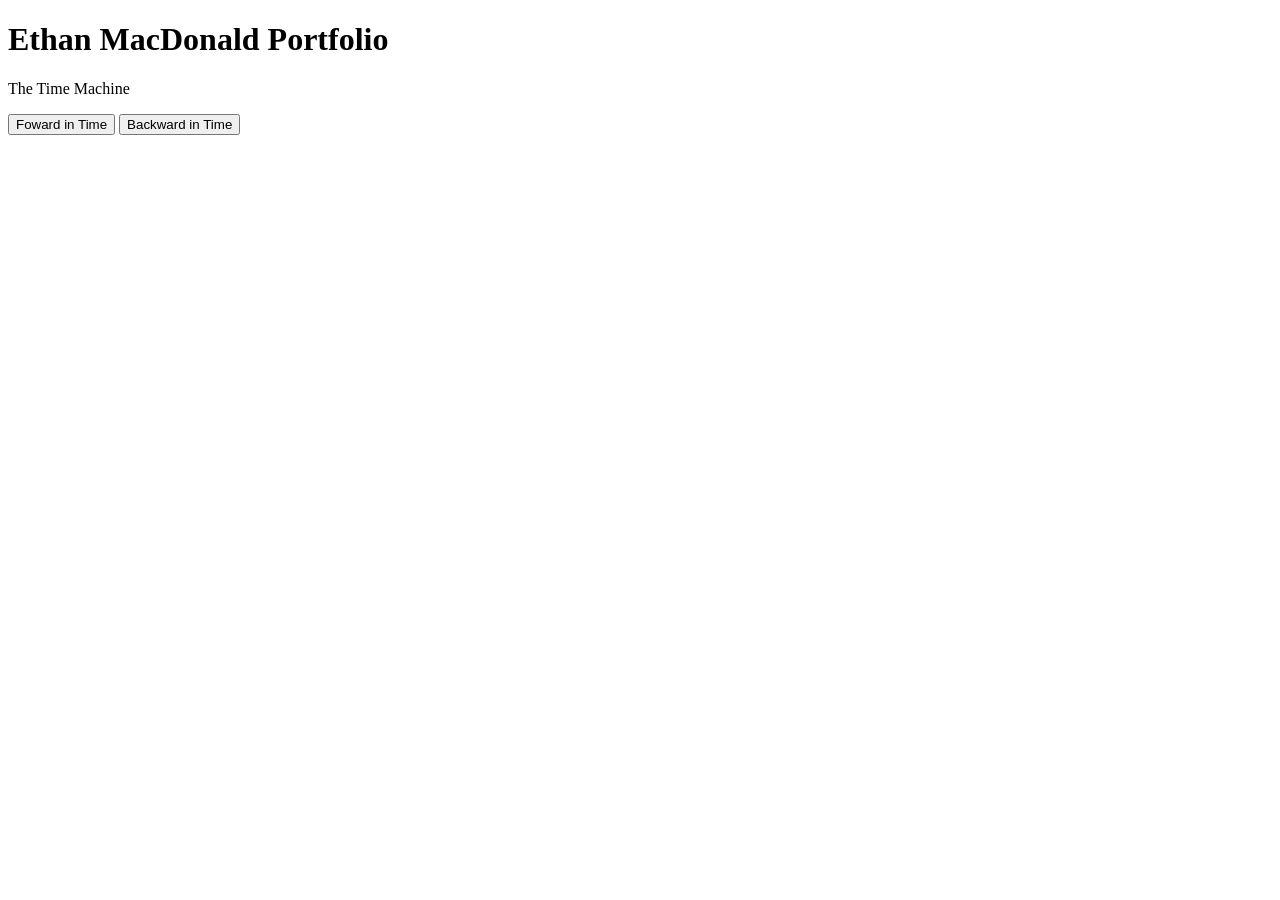
==== index.html @ 3ba32b4c "Init" ====
<!DOCTYPE html>
<html lang="en">
<head>
    <meta charset="UTF-8">
    <meta name="viewport" content="width=device-width, initial-scale=1.0">
    <script type="module" src="main.js"></script>
    <title>Ethan MacDonald Portfolio</title>
</head>
<body>
    <header id="head">
        <h1>Ethan MacDonald Portfolio</h1>
    </header>
    <main>

    </main>
    <div id="controlPannel">
        <p>The Time Machine</p>
        <button id="btnFoward">Foward in Time</button>
        <button id="btnBackward">Backward in Time</button>
    </div>
</body>
</html>
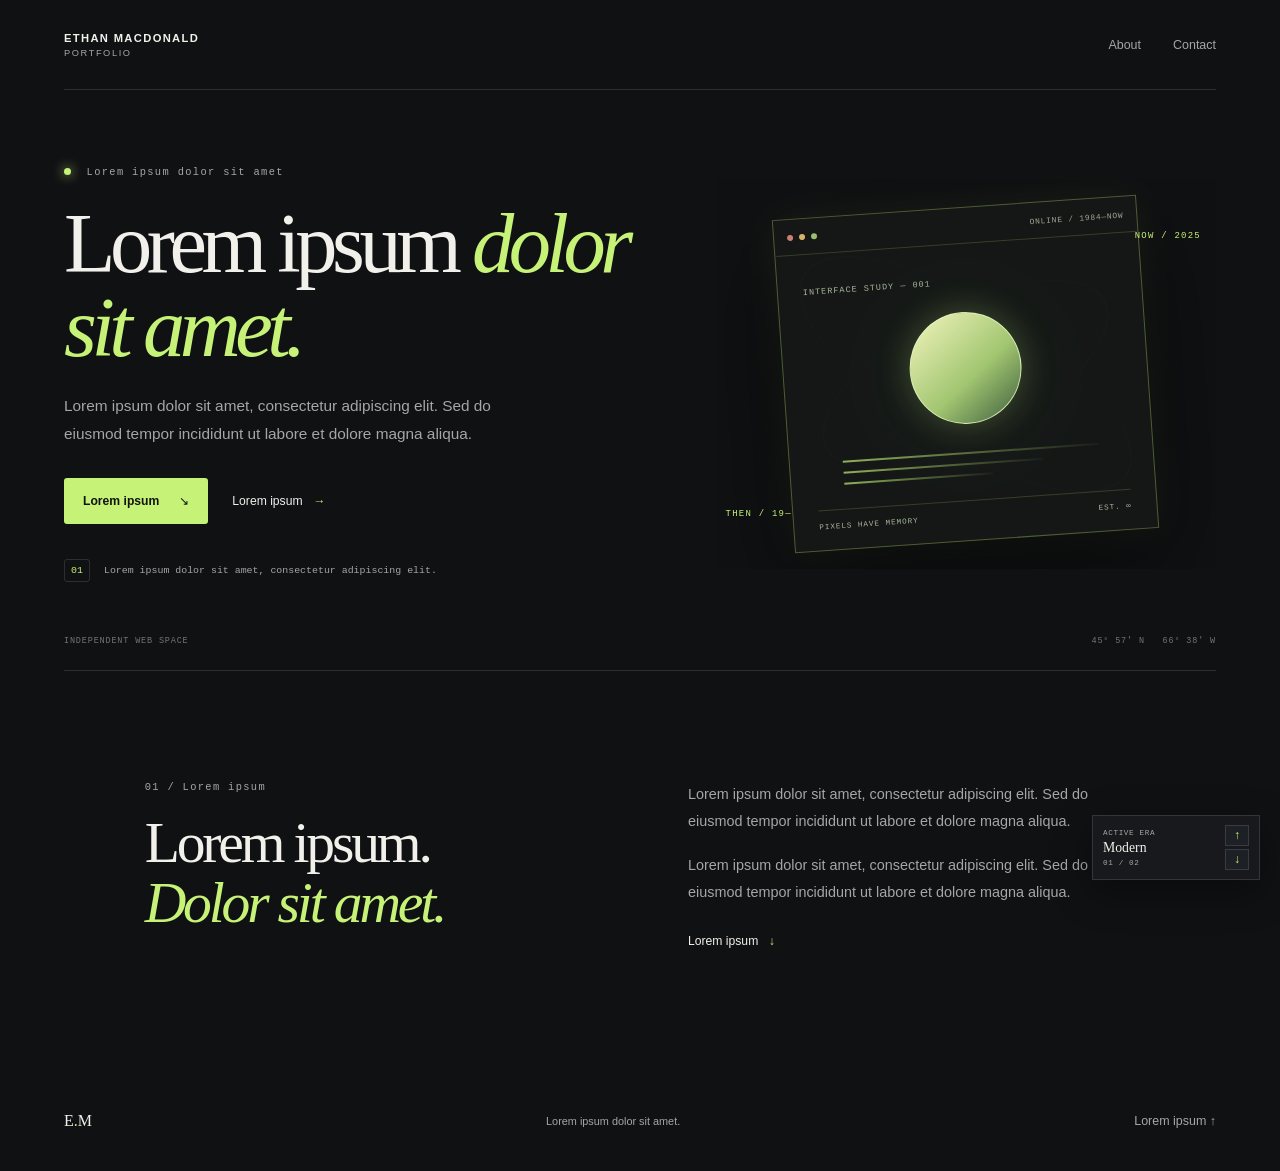
==== commit d5317c75: "MultiSite" ====
--- a/index.html
+++ b/index.html
@@ -3,20 +3,90 @@
 <head>
     <meta charset="UTF-8">
     <meta name="viewport" content="width=device-width, initial-scale=1.0">
+    <meta name="theme-color" content="#101113">
+    <meta name="description" content="Explore Ethan MacDonald's portfolio through two eras of internet design.">
+    <link rel="stylesheet" href="style.css">
     <script type="module" src="main.js"></script>
-    <title>Ethan MacDonald Portfolio</title>
+    <title>Ethan MacDonald — Digital Portfolio</title>
 </head>
-<body>
-    <header id="head">
-        <h1>Ethan MacDonald Portfolio</h1>
-    </header>
-    <main>
+<body data-era="modern">
+    <a class="skip-link" href="#main">Skip to content</a>
+    <div class="site-shell">
+        <header class="site-header">
+            <a class="wordmark" href="#top" aria-label="Ethan MacDonald, home">
+                <!--add image/logo here-->  
+                <span>ETHAN MACDONALD<span class="wordmark-subtitle">PORTFOLIO</span></span>
+            </a>
+            <nav class="main-nav" aria-label="Main navigation">
+                <a href="#about">About</a>
+                <a href="#contact">Contact</a>
+            </nav>
+        </header>
 
-    </main>
-    <div id="controlPannel">
-        <p>The Time Machine</p>
-        <button id="btnFoward">Foward in Time</button>
-        <button id="btnBackward">Backward in Time</button>
+        <main id="main">
+            <section class="hero section-wrap" id="top" aria-labelledby="hero-title">
+                <div class="hero-copy">
+                    <p class="eyebrow"><span class="live-dot" aria-hidden="true"></span> Lorem ipsum dolor sit amet</p>
+                    <h1 id="hero-title">Lorem ipsum <span>dolor sit amet.</span></h1>
+                    <p class="hero-description">Lorem ipsum dolor sit amet, consectetur adipiscing elit. Sed do eiusmod tempor incididunt ut labore et dolore magna aliqua.</p>
+                    <div class="hero-actions">
+                        <a class="button button-primary" href="#about">Lorem ipsum <span aria-hidden="true">↘</span></a>
+                        <a class="text-link" href="#about">Lorem ipsum <span aria-hidden="true">→</span></a>
+                    </div>
+                    <p class="hero-footnote"><span class="keycap">01</span> Lorem ipsum dolor sit amet, consectetur adipiscing elit.</p>
+                </div>
+                <div class="hero-art" aria-label="Abstract illustration of a glowing portal with two design eras">
+                    <div class="art-orbit orbit-one"></div>
+                    <div class="art-orbit orbit-two"></div>
+                    <div class="art-glow"></div>
+                    <div class="art-window">
+                        <div class="art-window-bar"><span></span><span></span><span></span><i>ONLINE / 1984—NOW</i></div>
+                        <div class="art-window-content">
+                            <span class="art-index">INTERFACE STUDY — 001</span>
+                            <div class="art-sun"></div>
+                            <div class="art-lines"><b></b><b></b><b></b></div>
+                            <div class="art-bottom"><span>PIXELS HAVE MEMORY</span><span>EST. ∞</span></div>
+                        </div>
+                    </div>
+                    <span class="art-caption caption-one">NOW / 2025</span>
+                    <span class="art-caption caption-two">THEN / 19—</span>
+                </div>
+                <div class="hero-meta" aria-hidden="true"><span>INDEPENDENT WEB SPACE</span><span>45° 57' N &nbsp; 66° 38' W</span></div>
+            </section>
+
+            <section class="about section-wrap" id="about" aria-labelledby="about-title">
+                <div class="section-heading">
+                    <p class="eyebrow">01 / Lorem ipsum</p>
+                    <h2 id="about-title">Lorem ipsum.<br><span>Dolor sit amet.</span></h2>
+                </div>
+                <div class="about-copy">
+                    <p>Lorem ipsum dolor sit amet, consectetur adipiscing elit. Sed do eiusmod tempor incididunt ut labore et dolore magna aliqua.</p>
+                    <p>Lorem ipsum dolor sit amet, consectetur adipiscing elit. Sed do eiusmod tempor incididunt ut labore et dolore magna aliqua.</p>
+                    <a class="text-link" href="#contact">Lorem ipsum <span aria-hidden="true">↓</span></a>
+                </div>
+            </section>
+        </main>
+
+        <footer class="site-footer">
+            <a class="footer-mark" href="#top">E<span>.</span>M</a>
+            <p>Lorem ipsum dolor sit amet.</p>
+            <a href="#top">Lorem ipsum ↑</a>
+        </footer>
     </div>
+
+    <aside class="era-picker" aria-label="Design era selector">
+        <div class="era-picker-content">
+            <div class="era-picker-status">
+                <span class="era-picker-caption">ACTIVE ERA</span>
+                <strong data-era-current aria-live="polite">Modern</strong>
+                <span class="era-picker-count" data-era-count aria-hidden="true"></span>
+            </div>
+            <div class="era-picker-controls" role="group" aria-label="Cycle design eras">
+                <button type="button" data-era-step="-1" aria-label="Previous design era">↑</button>
+                <button type="button" data-era-step="1" aria-label="Next design era">↓</button>
+            </div>
+        </div>
+    </aside>
+
 </body>
-</html>+</html>
--- a/style.css
+++ b/style.css
@@ -0,0 +1,232 @@
+:root {
+    color-scheme: dark;
+    font-family: Inter, "Segoe UI", sans-serif;
+    font-synthesis: none;
+    text-rendering: optimizeLegibility;
+    --page: #101113;
+    --surface: #17191c;
+    --surface-raised: #1d2024;
+    --text: #f2f0eb;
+    --muted: #a5a6a5;
+    --line: rgba(255, 255, 255, .12);
+    --accent: #c5f277;
+    --accent-ink: #11140d;
+    --serif: "Iowan Old Style", "Palatino Linotype", "Book Antiqua", Georgia, serif;
+    --mono: "Cascadia Code", "SFMono-Regular", Consolas, monospace;
+}
+
+* { box-sizing: border-box; }
+html { scroll-behavior: smooth; scroll-padding-top: 6rem; }
+body { margin: 0; background: var(--page); color: var(--text); transition: background-color .35s, color .35s; }
+body, button, a { -webkit-tap-highlight-color: transparent; }
+a { color: inherit; text-decoration: none; }
+button { color: inherit; font: inherit; }
+::selection { color: var(--accent-ink); background: var(--accent); }
+
+.skip-link { position: absolute; z-index: 10; top: 1rem; left: 1rem; padding: .75rem 1rem; color: var(--accent-ink); background: var(--accent); transform: translateY(-160%); }
+.skip-link:focus { transform: translateY(0); }
+.site-shell { width: min(100% - 8rem, 1200px); margin: auto; }
+.site-header { height: 90px; display: flex; align-items: center; justify-content: space-between; border-bottom: 1px solid var(--line); }
+.wordmark { display: inline-flex; align-items: center; gap: 12px; font-size: .7rem; font-weight: 700; letter-spacing: .12em; }
+.wordmark-mark { width: 37px; height: 37px; display: grid; place-items: center; border: 1px solid var(--accent); border-radius: 50%; color: var(--accent); font-family: var(--serif); font-size: 1.15rem; font-weight: 400; letter-spacing: -.08em; }
+.wordmark-subtitle { display: block; margin-top: 4px; color: var(--muted); font-size: .58rem; font-weight: 500; letter-spacing: .17em; }
+.main-nav { display: flex; gap: 32px; margin-left: auto; }
+.main-nav a, .site-footer > a:last-child { color: var(--muted); font-size: .78rem; transition: color .2s; }
+.main-nav a:hover, .site-footer > a:last-child:hover { color: var(--accent); }
+.era-picker { position: fixed; z-index: 20; right: 1.25rem; bottom: 1.25rem; width: 168px; border: 1px solid var(--line); background: var(--surface); box-shadow: 0 12px 38px rgba(0, 0, 0, .38); }
+.era-picker-bar { height: 22px; display: flex; align-items: center; gap: 5px; padding: 0 8px; border-bottom: 1px solid var(--line); color: var(--muted); }
+.era-picker-bar > span:not(.era-picker-title) { width: 5px; height: 5px; border-radius: 50%; background: #777; }
+.era-picker-bar > span:first-child { background: #cb806d; }
+.era-picker-bar > span:nth-child(2) { background: #d6b369; }
+.era-picker-bar > span:nth-child(3) { background: #9bbd73; }
+.era-picker-title, .era-picker-caption, .era-picker-count { font-family: var(--mono); font-size: .48rem; letter-spacing: .08em; }
+.era-picker-title { margin-left: auto; }
+.era-picker-content { display: flex; align-items: center; justify-content: space-between; gap: 8px; padding: 9px 10px; }
+.era-picker-status { min-width: 0; display: grid; gap: 3px; }
+.era-picker-caption, .era-picker-count { color: var(--muted); }
+.era-picker-status strong { overflow: hidden; color: var(--text); font-family: var(--serif); font-size: .86rem; font-weight: 500; text-overflow: ellipsis; white-space: nowrap; }
+.era-picker-controls { display: grid; gap: 3px; }
+.era-picker-controls button { width: 24px; height: 21px; padding: 0; border: 1px solid var(--line); color: var(--accent); background: var(--surface-raised); font-size: .76rem; line-height: 1; cursor: pointer; }
+.era-picker-controls button:hover { border-color: var(--accent); }
+.era-picker-controls button:focus-visible, a:focus-visible, .card-action:focus-visible { outline: 2px solid var(--accent); outline-offset: 3px; }
+.era-picker-controls button:disabled { cursor: default; opacity: .5; }
+
+.section-wrap { position: relative; }
+.hero { min-height: 580px; display: grid; grid-template-columns: 1.08fr .92fr; align-items: center; gap: 4rem; padding: 72px 0 84px; }
+.eyebrow { margin: 0 0 24px; color: var(--muted); font-family: var(--mono); font-size: .65rem; letter-spacing: .13em; }
+.live-dot { display: inline-block; width: 7px; height: 7px; margin-right: 8px; border-radius: 50%; background: var(--accent); box-shadow: 0 0 12px var(--accent); }
+h1, h2, h3, p { margin-top: 0; }
+.hero h1 { max-width: 610px; margin-bottom: 22px; font-family: var(--serif); font-size: clamp(3.5rem, 6.6vw, 6rem); font-weight: 400; letter-spacing: -.065em; line-height: .99; }
+.hero h1 span, .section-heading h2 span, .contact h2 span { color: var(--accent); font-style: italic; }
+.hero-description { max-width: 460px; margin-bottom: 29px; color: var(--muted); font-size: .96rem; line-height: 1.85; }
+.hero-actions { display: flex; align-items: center; gap: 24px; }
+.button { display: inline-flex; align-items: center; gap: 20px; min-height: 46px; padding: 0 18px; border: 1px solid transparent; border-radius: 3px; font-size: .76rem; font-weight: 600; transition: transform .2s, background-color .2s, border-color .2s; }
+.button:hover { transform: translateY(-2px); }
+.button-primary { color: var(--accent-ink); background: var(--accent); }
+.button-primary:hover { background: #d4ff91; }
+.text-link { color: var(--text); font-size: .76rem; }
+.text-link span { margin-left: 7px; color: var(--accent); }
+.hero-footnote { margin: 35px 0 0; color: var(--muted); font-family: var(--mono); font-size: .62rem; }
+.keycap { display: inline-grid; width: 26px; height: 23px; margin-right: 8px; place-items: center; border: 1px solid var(--line); border-radius: 3px; color: var(--accent); }
+
+.hero-art { position: relative; min-height: 390px; display: grid; place-items: center; overflow: hidden; }
+.art-glow { position: absolute; width: 250px; height: 250px; border-radius: 50%; background: radial-gradient(circle, rgba(174, 216, 115, .27), transparent 70%); filter: blur(15px); }
+.art-orbit { position: absolute; width: 315px; height: 315px; border: 1px solid rgba(197, 242, 119, .14); border-radius: 50%; transform: rotate(-28deg) scaleY(.42); }
+.orbit-two { width: 380px; height: 380px; transform: rotate(32deg) scaleY(.38); }
+.art-window { position: relative; z-index: 1; width: min(100%, 365px); padding: 1px; border: 1px solid rgba(197, 242, 119, .32); background: rgba(21, 25, 23, .88); box-shadow: 0 35px 100px rgba(0, 0, 0, .5), 0 0 40px rgba(197, 242, 119, .08); transform: rotate(-4deg); }
+.art-window-bar { height: 35px; display: flex; align-items: center; gap: 6px; padding: 0 12px; border-bottom: 1px solid rgba(197, 242, 119, .18); }
+.art-window-bar > span, .mini-browser-top > span { width: 6px; height: 6px; border-radius: 50%; background: #676d62; }
+.art-window-bar > span:first-child { background: #cb806d; }
+.art-window-bar > span:nth-child(2) { background: #d6b369; }
+.art-window-bar > span:nth-child(3) { background: #9bbd73; }
+.art-window-bar i { margin-left: auto; color: #9ca894; font-family: var(--mono); font-size: .5rem; font-style: normal; letter-spacing: .09em; }
+.art-window-content { padding: 26px 24px 18px; }
+.art-index, .art-bottom { color: #a7b69b; font-family: var(--mono); font-size: .53rem; letter-spacing: .12em; }
+.art-sun { width: 112px; height: 112px; margin: 24px auto 28px; border: 1px solid rgba(226, 248, 190, .8); border-radius: 50%; background: linear-gradient(140deg, #f3f5be, #a2c671 57%, #3d5d3d); box-shadow: 0 0 35px rgba(197, 242, 119, .26); }
+.art-lines { width: 82%; margin: auto; }
+.art-lines b { display: block; height: 2px; margin: 9px 0; background: linear-gradient(90deg, rgba(197, 242, 119, .7), rgba(197, 242, 119, .03)); }
+.art-lines b:nth-child(2) { width: 78%; }
+.art-lines b:nth-child(3) { width: 58%; }
+.art-bottom { display: flex; justify-content: space-between; margin-top: 24px; padding-top: 12px; border-top: 1px solid rgba(197, 242, 119, .18); font-size: .48rem; }
+.art-caption { position: absolute; z-index: 2; color: var(--accent); font-family: var(--mono); font-size: .56rem; letter-spacing: .14em; }
+.caption-one { top: 52px; right: 3%; }
+.caption-two { bottom: 50px; left: 2%; }
+.hero-meta { position: absolute; right: 0; bottom: 24px; left: 0; display: flex; justify-content: space-between; color: #737575; font-family: var(--mono); font-size: .53rem; letter-spacing: .1em; }
+
+.about { display: grid; grid-template-columns: 1fr 1fr; gap: 6rem; padding: 110px 7% 120px; border-top: 1px solid var(--line); }
+.section-heading .eyebrow, .eras .eyebrow { margin-bottom: 20px; }
+.section-heading h2, .contact h2 { margin: 0; font-family: var(--serif); font-size: clamp(2.7rem, 4.5vw, 4.2rem); font-weight: 400; letter-spacing: -.055em; line-height: 1.05; }
+.about-copy { max-width: 470px; align-self: end; padding-bottom: 2px; }
+.about-copy p { margin-bottom: 16px; color: var(--muted); font-size: .9rem; line-height: 1.9; }
+.about-copy .text-link { display: inline-block; margin-top: 12px; }
+
+.eras { padding: 95px 0 115px; border-top: 1px solid var(--line); }
+.eras-heading { display: flex; align-items: end; justify-content: space-between; margin-bottom: 42px; }
+.eras-heading h2 { margin: 0; font-family: var(--serif); font-size: clamp(2.2rem, 4vw, 3.4rem); font-weight: 400; letter-spacing: -.05em; }
+.eras-heading > p { margin: 0 0 5px; color: var(--muted); font-size: .78rem; line-height: 1.75; }
+.era-cards { display: grid; grid-template-columns: 1fr 1fr; gap: 22px; }
+.era-card { overflow: hidden; border: 1px solid var(--line); background: var(--surface); transition: border-color .25s, transform .25s; }
+.era-card:hover { border-color: rgba(197, 242, 119, .45); transform: translateY(-4px); }
+.card-visual { position: relative; height: 250px; display: grid; place-items: center; overflow: hidden; }
+.modern-visual { background: radial-gradient(ellipse at 50% 46%, #43533f, #242a27 50%, #1a1c1e 100%); }
+.mini-browser { width: 60%; border: 1px solid rgba(255, 255, 255, .22); background: rgba(18, 21, 20, .76); box-shadow: 0 20px 45px rgba(0, 0, 0, .25); transform: rotate(-3deg); }
+.mini-browser-top { height: 19px; display: flex; align-items: center; gap: 4px; padding: 0 8px; border-bottom: 1px solid rgba(255, 255, 255, .12); }
+.mini-browser-top > span { width: 4px; height: 4px; }
+.mini-browser-body { padding: 18px 20px 20px; }
+.mini-pill { width: 35px; height: 4px; margin-bottom: 13px; border-radius: 4px; background: var(--accent); }
+.mini-title { width: 70%; height: 9px; margin-bottom: 6px; background: #f0f2e8; }
+.mini-title.short { width: 49%; background: #b4c2a2; }
+.mini-blocks { display: flex; gap: 6px; margin-top: 18px; }
+.mini-blocks i { height: 35px; flex: 1; border: 1px solid rgba(197, 242, 119, .25); background: rgba(197, 242, 119, .07); }
+.mini-blocks i:first-child { background: rgba(197, 242, 119, .2); }
+.visual-label { position: absolute; right: 16px; bottom: 14px; color: rgba(255, 255, 255, .45); font-family: var(--mono); font-size: .5rem; letter-spacing: .1em; }
+.terminal-visual { background: radial-gradient(ellipse at center, #17331b, #0d1b12 65%, #111613); }
+.terminal-screen { width: 60%; padding: 23px; border: 1px solid rgba(152, 226, 113, .4); color: #b5f49d; font-family: var(--mono); font-size: .64rem; line-height: 1.65; text-shadow: 0 0 8px rgba(181, 244, 157, .6); box-shadow: 0 0 45px rgba(83, 190, 92, .12), inset 0 0 28px rgba(83, 190, 92, .08); transform: rotate(2deg); }
+.terminal-cursor { margin-top: 8px; }
+.terminal-grid { margin-top: 12px; color: rgba(181, 244, 157, .5); font-size: .57rem; letter-spacing: .11em; }
+.card-copy { padding: 24px 27px 27px; }
+.card-kicker { display: flex; justify-content: space-between; color: var(--muted); font-family: var(--mono); font-size: .58rem; letter-spacing: .1em; }
+.card-copy h3 { margin: 19px 0 9px; font-family: var(--serif); font-size: 1.7rem; font-weight: 400; letter-spacing: -.025em; }
+.card-copy p { max-width: 370px; min-height: 48px; margin-bottom: 19px; color: var(--muted); font-size: .78rem; line-height: 1.75; }
+.card-action { display: inline-flex; align-items: center; gap: 18px; padding: 0; border: 0; color: var(--accent); background: transparent; font-size: .72rem; cursor: pointer; }
+.card-action:hover span { transform: translate(2px, -2px); }
+.card-action span { display: inline-block; transition: transform .2s; }
+
+.contact { min-height: 390px; padding: 76px 7%; overflow: hidden; border: 1px solid var(--line); background: radial-gradient(ellipse at 83% 35%, rgba(197, 242, 119, .1), transparent 34%), var(--surface); }
+.contact .eyebrow { margin-bottom: 19px; }
+.contact h2 { font-size: clamp(2.8rem, 5vw, 4.6rem); }
+.contact > p:not(.eyebrow) { margin: 18px 0 24px; color: var(--muted); font-size: .82rem; }
+.button-outline { border-color: var(--line); color: var(--text); }
+.button-outline:hover { border-color: var(--accent); }
+.button-outline span { color: var(--accent); }
+.contact-stamp { position: absolute; top: 95px; right: 11%; display: grid; width: 118px; height: 118px; place-content: center; border: 1px solid rgba(197, 242, 119, .35); border-radius: 50%; color: var(--accent); font-family: var(--mono); font-size: .55rem; letter-spacing: .1em; line-height: 1.5; text-align: center; transform: rotate(12deg); }
+.contact-stamp b { margin-top: 4px; font-size: 1.4rem; font-weight: 400; }
+.site-footer { min-height: 100px; display: flex; align-items: center; justify-content: space-between; }
+.footer-mark { font-family: var(--serif); font-size: 1rem; }
+.footer-mark span { color: var(--accent); }
+.site-footer p { margin: 0; color: var(--muted); font-size: .68rem; }
+
+/* The terminal era deliberately shifts the whole page, not just the switch. */
+body[data-era="terminal"] {
+    color-scheme: dark;
+    --page: #06100a;
+    --surface: #0a170d;
+    --surface-raised: #112415;
+    --text: #b9f2a7;
+    --muted: #7ba778;
+    --line: rgba(145, 221, 133, .25);
+    --accent: #8ef076;
+    --accent-ink: #06100a;
+    --serif: var(--mono);
+    font-family: var(--mono);
+    text-shadow: 0 0 9px rgba(142, 240, 118, .08);
+}
+body[data-era="terminal"] .site-shell { width: min(100% - 5rem, 1100px); }
+body[data-era="terminal"] .site-header { border-bottom-style: dashed; }
+body[data-era="terminal"] .wordmark { letter-spacing: .08em; }
+body[data-era="terminal"] .wordmark-mark { border-radius: 2px; }
+body[data-era="terminal"] .era-picker, body[data-era="terminal"] .era-card, body[data-era="terminal"] .contact { border-style: dashed; }
+body[data-era="terminal"] .era-picker-controls button, body[data-era="terminal"] .button { border-radius: 0; }
+body[data-era="terminal"] .hero { min-height: 555px; }
+body[data-era="terminal"] .hero h1, body[data-era="terminal"] .section-heading h2, body[data-era="terminal"] .eras-heading h2, body[data-era="terminal"] .contact h2, body[data-era="terminal"] .card-copy h3 { font-family: var(--mono); font-weight: 500; letter-spacing: -.075em; }
+body[data-era="terminal"] .hero h1 { font-size: clamp(2.6rem, 5vw, 4.4rem); line-height: 1.12; }
+body[data-era="terminal"] .hero h1 span, body[data-era="terminal"] .section-heading h2 span, body[data-era="terminal"] .contact h2 span { color: var(--accent); font-style: normal; }
+body[data-era="terminal"] .hero-description, body[data-era="terminal"] .about-copy p, body[data-era="terminal"] .eras-heading > p, body[data-era="terminal"] .card-copy p { line-height: 1.9; }
+body[data-era="terminal"] .button-primary { box-shadow: 0 0 17px rgba(142, 240, 118, .15); }
+body[data-era="terminal"] .art-window { border-style: dashed; background: rgba(5, 16, 8, .92); box-shadow: 0 0 36px rgba(142, 240, 118, .1); transform: none; }
+body[data-era="terminal"] .art-window-bar { border-bottom-style: dashed; }
+body[data-era="terminal"] .art-sun { border-radius: 2px; background: repeating-linear-gradient(0deg, #9be987 0, #9be987 2px, #244a27 2px, #244a27 5px); box-shadow: 0 0 25px rgba(142, 240, 118, .28); }
+body[data-era="terminal"] .art-orbit { border-style: dashed; }
+body[data-era="terminal"] .mini-browser, body[data-era="terminal"] .terminal-screen { transform: none; }
+body[data-era="terminal"] .modern-visual, body[data-era="terminal"] .terminal-visual { background: #07130a; }
+body[data-era="terminal"] .mini-browser { border-style: dashed; background: #08140b; }
+body[data-era="terminal"] .mini-title { background: #b9f2a7; }
+body[data-era="terminal"] .mini-title.short { background: #628e61; }
+body[data-era="terminal"] .contact { background: radial-gradient(ellipse at 83% 35%, rgba(142, 240, 118, .08), transparent 34%), var(--surface); }
+body[data-era="terminal"] .contact-stamp { border-style: dashed; border-radius: 2px; transform: rotate(0); }
+body[data-era="terminal"] .keycap { border-radius: 0; }
+body[data-era="terminal"] .art-window, body[data-era="terminal"] .terminal-screen { text-shadow: 0 0 9px rgba(181, 244, 157, .5); }
+
+@media (max-width: 850px) {
+    .site-shell { width: min(100% - 3rem, 700px); }
+    .site-header { height: 78px; }
+    .main-nav { gap: 18px; margin-right: 20px; }
+    .hero { grid-template-columns: 1fr .8fr; gap: 1rem; }
+    .hero-art { min-height: 320px; }
+    .about { gap: 3rem; padding-right: 3%; padding-left: 3%; }
+    .card-visual { height: 210px; }
+}
+@media (max-width: 620px) {
+    html { scroll-padding-top: 1rem; }
+    .site-shell, body[data-era="terminal"] .site-shell { width: calc(100% - 2rem); }
+    .site-header { height: auto; min-height: 76px; flex-wrap: wrap; gap: 14px; padding: 15px 0; }
+    .wordmark { font-size: .62rem; }
+    .wordmark-mark { width: 33px; height: 33px; }
+    .main-nav { order: 3; width: 100%; justify-content: space-between; margin: 0; padding-top: 12px; border-top: 1px solid var(--line); }
+    .main-nav a { font-size: .72rem; }
+    .era-picker { right: .75rem; bottom: .75rem; }
+    .hero { min-height: 0; grid-template-columns: 1fr; gap: 15px; padding: 64px 0 70px; }
+    .hero h1 { max-width: 460px; font-size: clamp(3.4rem, 15vw, 5rem); }
+    .hero-description { font-size: .88rem; }
+    .hero-art { min-height: 330px; margin: 0 -12px; }
+    .art-window { width: min(82%, 365px); }
+    .hero-meta { bottom: 15px; font-size: .45rem; }
+    .about { grid-template-columns: 1fr; gap: 28px; padding: 74px 3% 78px; }
+    .section-heading h2 { font-size: 3rem; }
+    .eras { padding: 72px 0 80px; }
+    .eras-heading { display: block; margin-bottom: 26px; }
+    .eras-heading > p { margin-top: 12px; }
+    .era-cards { grid-template-columns: 1fr; gap: 16px; }
+    .card-visual { height: 225px; }
+    .contact { min-height: 370px; padding: 55px 7%; }
+    .contact-stamp { top: auto; right: 7%; bottom: 46px; width: 76px; height: 76px; font-size: .43rem; }
+    .contact-stamp b { font-size: 1rem; }
+    .contact h2 { font-size: clamp(2.4rem, 11vw, 3.6rem); }
+    .site-footer { min-height: 90px; flex-wrap: wrap; gap: 8px; }
+    .site-footer p { font-size: .59rem; }
+    .site-footer > a:last-child { font-size: .63rem; }
+    body[data-era="terminal"] .hero h1 { font-size: clamp(2.35rem, 10vw, 3.6rem); }
+}
+@media (prefers-reduced-motion: reduce) {
+    *, *::before, *::after { scroll-behavior: auto !important; transition-duration: .01ms !important; }
+}
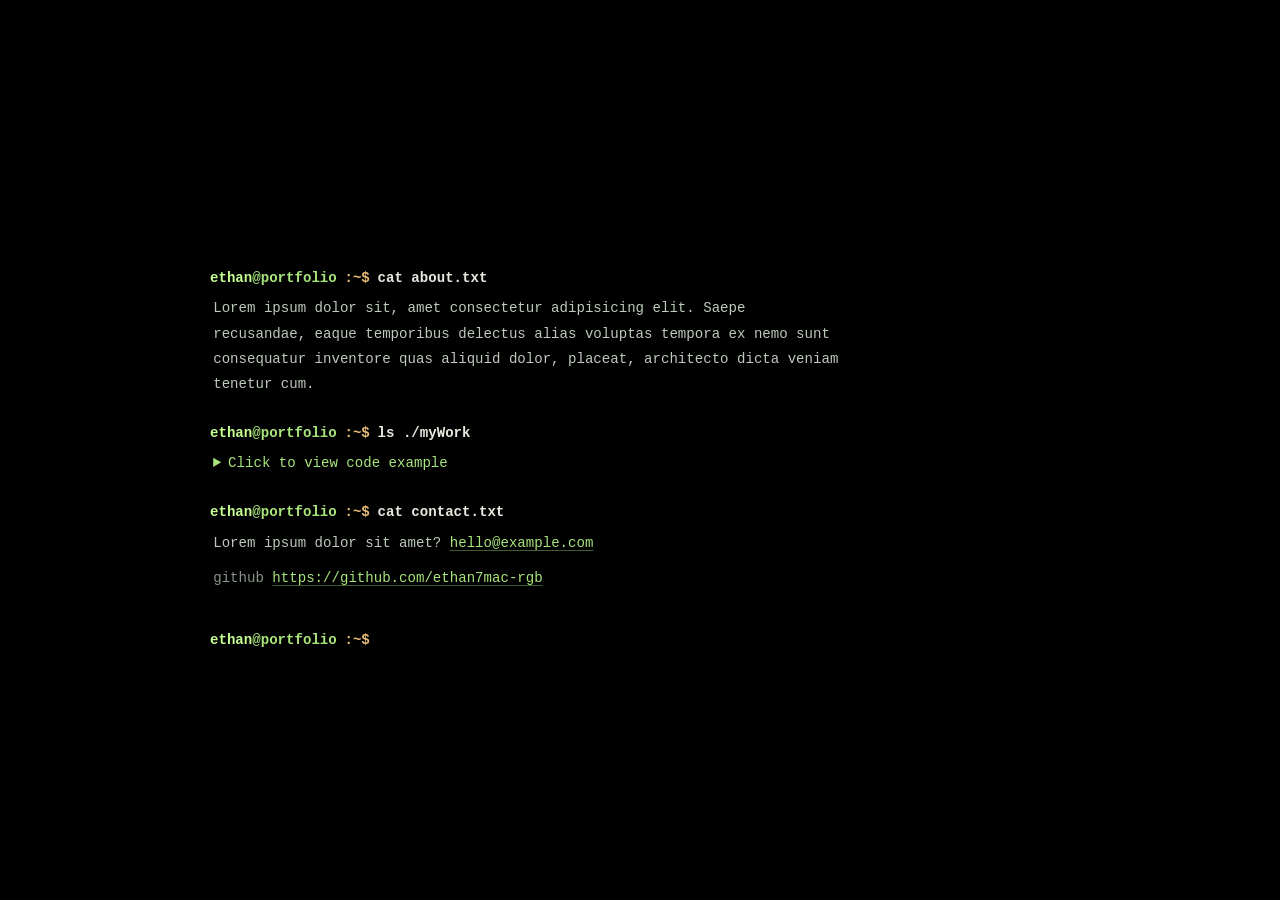
==== commit a1efb2ae: "Index1" ====
--- a/index.html
+++ b/index.html
@@ -3,90 +3,60 @@
 <head>
     <meta charset="UTF-8">
     <meta name="viewport" content="width=device-width, initial-scale=1.0">
-    <meta name="theme-color" content="#101113">
-    <meta name="description" content="Explore Ethan MacDonald's portfolio through two eras of internet design.">
+    <meta name="theme-color" content="#101410">
+    <meta name="description" content="A terminal-inspired portfolio for Ethan MacDonald.">
     <link rel="stylesheet" href="style.css">
     <script type="module" src="main.js"></script>
-    <title>Ethan MacDonald — Digital Portfolio</title>
+    <title>ethan@portfolio: ~</title>
 </head>
-<body data-era="modern">
-    <a class="skip-link" href="#main">Skip to content</a>
-    <div class="site-shell">
-        <header class="site-header">
-            <a class="wordmark" href="#top" aria-label="Ethan MacDonald, home">
-                <!--add image/logo here-->  
-                <span>ETHAN MACDONALD<span class="wordmark-subtitle">PORTFOLIO</span></span>
-            </a>
-            <nav class="main-nav" aria-label="Main navigation">
-                <a href="#about">About</a>
-                <a href="#contact">Contact</a>
-            </nav>
-        </header>
+<body>
+    <main class="terminal-shell" aria-label="Ethan MacDonald's portfolio terminal">
 
-        <main id="main">
-            <section class="hero section-wrap" id="top" aria-labelledby="hero-title">
-                <div class="hero-copy">
-                    <p class="eyebrow"><span class="live-dot" aria-hidden="true"></span> Lorem ipsum dolor sit amet</p>
-                    <h1 id="hero-title">Lorem ipsum <span>dolor sit amet.</span></h1>
-                    <p class="hero-description">Lorem ipsum dolor sit amet, consectetur adipiscing elit. Sed do eiusmod tempor incididunt ut labore et dolore magna aliqua.</p>
-                    <div class="hero-actions">
-                        <a class="button button-primary" href="#about">Lorem ipsum <span aria-hidden="true">↘</span></a>
-                        <a class="text-link" href="#about">Lorem ipsum <span aria-hidden="true">→</span></a>
-                    </div>
-                    <p class="hero-footnote"><span class="keycap">01</span> Lorem ipsum dolor sit amet, consectetur adipiscing elit.</p>
+        <div class="terminal-body">
+            <section class="transcript" aria-label="Portfolio">
+                <div class="output project-list">
                 </div>
-                <div class="hero-art" aria-label="Abstract illustration of a glowing portal with two design eras">
-                    <div class="art-orbit orbit-one"></div>
-                    <div class="art-orbit orbit-two"></div>
-                    <div class="art-glow"></div>
-                    <div class="art-window">
-                        <div class="art-window-bar"><span></span><span></span><span></span><i>ONLINE / 1984—NOW</i></div>
-                        <div class="art-window-content">
-                            <span class="art-index">INTERFACE STUDY — 001</span>
-                            <div class="art-sun"></div>
-                            <div class="art-lines"><b></b><b></b><b></b></div>
-                            <div class="art-bottom"><span>PIXELS HAVE MEMORY</span><span>EST. ∞</span></div>
-                        </div>
-                    </div>
-                    <span class="art-caption caption-one">NOW / 2025</span>
-                    <span class="art-caption caption-two">THEN / 19—</span>
+
+                <div class="command-line">
+                    <span class="prompt"><span>ethan</span>@portfolio</span><span class="path">:~$</span>
+                    <span>cat about.txt</span>
                 </div>
-                <div class="hero-meta" aria-hidden="true"><span>INDEPENDENT WEB SPACE</span><span>45° 57' N &nbsp; 66° 38' W</span></div>
+                <div class="output">
+                    <p>
+                        Lorem ipsum dolor sit, amet consectetur adipisicing elit. Saepe recusandae, eaque temporibus delectus alias voluptas tempora ex nemo sunt consequatur inventore quas aliquid dolor, placeat, architecto dicta veniam tenetur cum.
+                    </p>
+                </div>
+
+                <div class="command-line">
+                    <span class="prompt"><span>ethan</span>@portfolio</span><span class="path">:~$</span>
+                    <span>ls ./myWork</span>
+                </div>
+
+                <div class="output">
+                    <details class="code-example">
+                        <summary>Click to view code example</summary>
+                        <pre><code>while(true) 
+    helloworld;</code></pre>
+                    </details>
+                </div>
+
+                <div class="command-line">
+                    <span class="prompt"><span>ethan</span>@portfolio</span><span class="path">:~$</span>
+                    <span>cat contact.txt</span>
+                </div>
+                <div class="output contact-output">
+                    <p>Lorem ipsum dolor sit amet? <a href="mailto:hello@example.com">hello@example.com</a></p>
+                    <p><span class="muted">github</span> <a href="https://github.com/ethan7mac-rgb" target="_blank" rel="noreferrer">https://github.com/ethan7mac-rgb</a>
+                </div>
+
+                <div class="command-line last-command" aria-label="Terminal input">
+                    <span class="prompt"><span>ethan</span>@portfolio</span><span class="path">:~$</span>
+                    <input class="terminal-input" type="text" spellcheck="false" autocomplete="off" aria-label="Command input" autofocus>
+                </div>
             </section>
 
-            <section class="about section-wrap" id="about" aria-labelledby="about-title">
-                <div class="section-heading">
-                    <p class="eyebrow">01 / Lorem ipsum</p>
-                    <h2 id="about-title">Lorem ipsum.<br><span>Dolor sit amet.</span></h2>
-                </div>
-                <div class="about-copy">
-                    <p>Lorem ipsum dolor sit amet, consectetur adipiscing elit. Sed do eiusmod tempor incididunt ut labore et dolore magna aliqua.</p>
-                    <p>Lorem ipsum dolor sit amet, consectetur adipiscing elit. Sed do eiusmod tempor incididunt ut labore et dolore magna aliqua.</p>
-                    <a class="text-link" href="#contact">Lorem ipsum <span aria-hidden="true">↓</span></a>
-                </div>
-            </section>
-        </main>
 
-        <footer class="site-footer">
-            <a class="footer-mark" href="#top">E<span>.</span>M</a>
-            <p>Lorem ipsum dolor sit amet.</p>
-            <a href="#top">Lorem ipsum ↑</a>
-        </footer>
-    </div>
-
-    <aside class="era-picker" aria-label="Design era selector">
-        <div class="era-picker-content">
-            <div class="era-picker-status">
-                <span class="era-picker-caption">ACTIVE ERA</span>
-                <strong data-era-current aria-live="polite">Modern</strong>
-                <span class="era-picker-count" data-era-count aria-hidden="true"></span>
-            </div>
-            <div class="era-picker-controls" role="group" aria-label="Cycle design eras">
-                <button type="button" data-era-step="-1" aria-label="Previous design era">↑</button>
-                <button type="button" data-era-step="1" aria-label="Next design era">↓</button>
-            </div>
         </div>
-    </aside>
-
+    </main>
 </body>
 </html>
--- a/style.css
+++ b/style.css
@@ -1,232 +1,146 @@
 :root {
     color-scheme: dark;
-    font-family: Inter, "Segoe UI", sans-serif;
+    font-family: "Cascadia Code", "SFMono-Regular", Consolas, "Liberation Mono", monospace;
     font-synthesis: none;
     text-rendering: optimizeLegibility;
-    --page: #101113;
-    --surface: #17191c;
-    --surface-raised: #1d2024;
-    --text: #f2f0eb;
-    --muted: #a5a6a5;
-    --line: rgba(255, 255, 255, .12);
-    --accent: #c5f277;
-    --accent-ink: #11140d;
-    --serif: "Iowan Old Style", "Palatino Linotype", "Book Antiqua", Georgia, serif;
-    --mono: "Cascadia Code", "SFMono-Regular", Consolas, monospace;
+    --background: #101410;
+    --text: #d6dfd1;
+    --muted: #879487;
+    --green: #a7e47b;
+    --bright-green: #c5ff91;
+    --amber: #e7bd75;
+    --mono-size: clamp(.72rem, 1.65vw, .88rem);
 }
 
-* { box-sizing: border-box; }
-html { scroll-behavior: smooth; scroll-padding-top: 6rem; }
-body { margin: 0; background: var(--page); color: var(--text); transition: background-color .35s, color .35s; }
-body, button, a { -webkit-tap-highlight-color: transparent; }
-a { color: inherit; text-decoration: none; }
-button { color: inherit; font: inherit; }
-::selection { color: var(--accent-ink); background: var(--accent); }
+* {
+    box-sizing: border-box;
+}
 
-.skip-link { position: absolute; z-index: 10; top: 1rem; left: 1rem; padding: .75rem 1rem; color: var(--accent-ink); background: var(--accent); transform: translateY(-160%); }
-.skip-link:focus { transform: translateY(0); }
-.site-shell { width: min(100% - 8rem, 1200px); margin: auto; }
-.site-header { height: 90px; display: flex; align-items: center; justify-content: space-between; border-bottom: 1px solid var(--line); }
-.wordmark { display: inline-flex; align-items: center; gap: 12px; font-size: .7rem; font-weight: 700; letter-spacing: .12em; }
-.wordmark-mark { width: 37px; height: 37px; display: grid; place-items: center; border: 1px solid var(--accent); border-radius: 50%; color: var(--accent); font-family: var(--serif); font-size: 1.15rem; font-weight: 400; letter-spacing: -.08em; }
-.wordmark-subtitle { display: block; margin-top: 4px; color: var(--muted); font-size: .58rem; font-weight: 500; letter-spacing: .17em; }
-.main-nav { display: flex; gap: 32px; margin-left: auto; }
-.main-nav a, .site-footer > a:last-child { color: var(--muted); font-size: .78rem; transition: color .2s; }
-.main-nav a:hover, .site-footer > a:last-child:hover { color: var(--accent); }
-.era-picker { position: fixed; z-index: 20; right: 1.25rem; bottom: 1.25rem; width: 168px; border: 1px solid var(--line); background: var(--surface); box-shadow: 0 12px 38px rgba(0, 0, 0, .38); }
-.era-picker-bar { height: 22px; display: flex; align-items: center; gap: 5px; padding: 0 8px; border-bottom: 1px solid var(--line); color: var(--muted); }
-.era-picker-bar > span:not(.era-picker-title) { width: 5px; height: 5px; border-radius: 50%; background: #777; }
-.era-picker-bar > span:first-child { background: #cb806d; }
-.era-picker-bar > span:nth-child(2) { background: #d6b369; }
-.era-picker-bar > span:nth-child(3) { background: #9bbd73; }
-.era-picker-title, .era-picker-caption, .era-picker-count { font-family: var(--mono); font-size: .48rem; letter-spacing: .08em; }
-.era-picker-title { margin-left: auto; }
-.era-picker-content { display: flex; align-items: center; justify-content: space-between; gap: 8px; padding: 9px 10px; }
-.era-picker-status { min-width: 0; display: grid; gap: 3px; }
-.era-picker-caption, .era-picker-count { color: var(--muted); }
-.era-picker-status strong { overflow: hidden; color: var(--text); font-family: var(--serif); font-size: .86rem; font-weight: 500; text-overflow: ellipsis; white-space: nowrap; }
-.era-picker-controls { display: grid; gap: 3px; }
-.era-picker-controls button { width: 24px; height: 21px; padding: 0; border: 1px solid var(--line); color: var(--accent); background: var(--surface-raised); font-size: .76rem; line-height: 1; cursor: pointer; }
-.era-picker-controls button:hover { border-color: var(--accent); }
-.era-picker-controls button:focus-visible, a:focus-visible, .card-action:focus-visible { outline: 2px solid var(--accent); outline-offset: 3px; }
-.era-picker-controls button:disabled { cursor: default; opacity: .5; }
+html {
+    min-width: 320px;
+    min-height: 100%;
+    background: var(--background);
+    scroll-behavior: smooth;
+}
 
-.section-wrap { position: relative; }
-.hero { min-height: 580px; display: grid; grid-template-columns: 1.08fr .92fr; align-items: center; gap: 4rem; padding: 72px 0 84px; }
-.eyebrow { margin: 0 0 24px; color: var(--muted); font-family: var(--mono); font-size: .65rem; letter-spacing: .13em; }
-.live-dot { display: inline-block; width: 7px; height: 7px; margin-right: 8px; border-radius: 50%; background: var(--accent); box-shadow: 0 0 12px var(--accent); }
-h1, h2, h3, p { margin-top: 0; }
-.hero h1 { max-width: 610px; margin-bottom: 22px; font-family: var(--serif); font-size: clamp(3.5rem, 6.6vw, 6rem); font-weight: 400; letter-spacing: -.065em; line-height: .99; }
-.hero h1 span, .section-heading h2 span, .contact h2 span { color: var(--accent); font-style: italic; }
-.hero-description { max-width: 460px; margin-bottom: 29px; color: var(--muted); font-size: .96rem; line-height: 1.85; }
-.hero-actions { display: flex; align-items: center; gap: 24px; }
-.button { display: inline-flex; align-items: center; gap: 20px; min-height: 46px; padding: 0 18px; border: 1px solid transparent; border-radius: 3px; font-size: .76rem; font-weight: 600; transition: transform .2s, background-color .2s, border-color .2s; }
-.button:hover { transform: translateY(-2px); }
-.button-primary { color: var(--accent-ink); background: var(--accent); }
-.button-primary:hover { background: #d4ff91; }
-.text-link { color: var(--text); font-size: .76rem; }
-.text-link span { margin-left: 7px; color: var(--accent); }
-.hero-footnote { margin: 35px 0 0; color: var(--muted); font-family: var(--mono); font-size: .62rem; }
-.keycap { display: inline-grid; width: 26px; height: 23px; margin-right: 8px; place-items: center; border: 1px solid var(--line); border-radius: 3px; color: var(--accent); }
+body {
+    display: grid;
+    min-height: 100vh;
+    margin: 0;
+    padding: clamp(1rem, 5vw, 3.5rem) 1rem;
+    place-items: center;
+    color: var(--text);
+    background: black;
+    font-size: var(--mono-size);
+    line-height: 1.8;
+}
 
-.hero-art { position: relative; min-height: 390px; display: grid; place-items: center; overflow: hidden; }
-.art-glow { position: absolute; width: 250px; height: 250px; border-radius: 50%; background: radial-gradient(circle, rgba(174, 216, 115, .27), transparent 70%); filter: blur(15px); }
-.art-orbit { position: absolute; width: 315px; height: 315px; border: 1px solid rgba(197, 242, 119, .14); border-radius: 50%; transform: rotate(-28deg) scaleY(.42); }
-.orbit-two { width: 380px; height: 380px; transform: rotate(32deg) scaleY(.38); }
-.art-window { position: relative; z-index: 1; width: min(100%, 365px); padding: 1px; border: 1px solid rgba(197, 242, 119, .32); background: rgba(21, 25, 23, .88); box-shadow: 0 35px 100px rgba(0, 0, 0, .5), 0 0 40px rgba(197, 242, 119, .08); transform: rotate(-4deg); }
-.art-window-bar { height: 35px; display: flex; align-items: center; gap: 6px; padding: 0 12px; border-bottom: 1px solid rgba(197, 242, 119, .18); }
-.art-window-bar > span, .mini-browser-top > span { width: 6px; height: 6px; border-radius: 50%; background: #676d62; }
-.art-window-bar > span:first-child { background: #cb806d; }
-.art-window-bar > span:nth-child(2) { background: #d6b369; }
-.art-window-bar > span:nth-child(3) { background: #9bbd73; }
-.art-window-bar i { margin-left: auto; color: #9ca894; font-family: var(--mono); font-size: .5rem; font-style: normal; letter-spacing: .09em; }
-.art-window-content { padding: 26px 24px 18px; }
-.art-index, .art-bottom { color: #a7b69b; font-family: var(--mono); font-size: .53rem; letter-spacing: .12em; }
-.art-sun { width: 112px; height: 112px; margin: 24px auto 28px; border: 1px solid rgba(226, 248, 190, .8); border-radius: 50%; background: linear-gradient(140deg, #f3f5be, #a2c671 57%, #3d5d3d); box-shadow: 0 0 35px rgba(197, 242, 119, .26); }
-.art-lines { width: 82%; margin: auto; }
-.art-lines b { display: block; height: 2px; margin: 9px 0; background: linear-gradient(90deg, rgba(197, 242, 119, .7), rgba(197, 242, 119, .03)); }
-.art-lines b:nth-child(2) { width: 78%; }
-.art-lines b:nth-child(3) { width: 58%; }
-.art-bottom { display: flex; justify-content: space-between; margin-top: 24px; padding-top: 12px; border-top: 1px solid rgba(197, 242, 119, .18); font-size: .48rem; }
-.art-caption { position: absolute; z-index: 2; color: var(--accent); font-family: var(--mono); font-size: .56rem; letter-spacing: .14em; }
-.caption-one { top: 52px; right: 3%; }
-.caption-two { bottom: 50px; left: 2%; }
-.hero-meta { position: absolute; right: 0; bottom: 24px; left: 0; display: flex; justify-content: space-between; color: #737575; font-family: var(--mono); font-size: .53rem; letter-spacing: .1em; }
+a {
+    color: var(--green);
+    text-decoration-color: rgba(167, 228, 123, .4);
+    text-underline-offset: .22em;
+    -webkit-tap-highlight-color: transparent;
+}
 
-.about { display: grid; grid-template-columns: 1fr 1fr; gap: 6rem; padding: 110px 7% 120px; border-top: 1px solid var(--line); }
-.section-heading .eyebrow, .eras .eyebrow { margin-bottom: 20px; }
-.section-heading h2, .contact h2 { margin: 0; font-family: var(--serif); font-size: clamp(2.7rem, 4.5vw, 4.2rem); font-weight: 400; letter-spacing: -.055em; line-height: 1.05; }
-.about-copy { max-width: 470px; align-self: end; padding-bottom: 2px; }
-.about-copy p { margin-bottom: 16px; color: var(--muted); font-size: .9rem; line-height: 1.9; }
-.about-copy .text-link { display: inline-block; margin-top: 12px; }
+a:hover {
+    color: var(--bright-green);
+    text-decoration-color: currentColor;
+}
 
-.eras { padding: 95px 0 115px; border-top: 1px solid var(--line); }
-.eras-heading { display: flex; align-items: end; justify-content: space-between; margin-bottom: 42px; }
-.eras-heading h2 { margin: 0; font-family: var(--serif); font-size: clamp(2.2rem, 4vw, 3.4rem); font-weight: 400; letter-spacing: -.05em; }
-.eras-heading > p { margin: 0 0 5px; color: var(--muted); font-size: .78rem; line-height: 1.75; }
-.era-cards { display: grid; grid-template-columns: 1fr 1fr; gap: 22px; }
-.era-card { overflow: hidden; border: 1px solid var(--line); background: var(--surface); transition: border-color .25s, transform .25s; }
-.era-card:hover { border-color: rgba(197, 242, 119, .45); transform: translateY(-4px); }
-.card-visual { position: relative; height: 250px; display: grid; place-items: center; overflow: hidden; }
-.modern-visual { background: radial-gradient(ellipse at 50% 46%, #43533f, #242a27 50%, #1a1c1e 100%); }
-.mini-browser { width: 60%; border: 1px solid rgba(255, 255, 255, .22); background: rgba(18, 21, 20, .76); box-shadow: 0 20px 45px rgba(0, 0, 0, .25); transform: rotate(-3deg); }
-.mini-browser-top { height: 19px; display: flex; align-items: center; gap: 4px; padding: 0 8px; border-bottom: 1px solid rgba(255, 255, 255, .12); }
-.mini-browser-top > span { width: 4px; height: 4px; }
-.mini-browser-body { padding: 18px 20px 20px; }
-.mini-pill { width: 35px; height: 4px; margin-bottom: 13px; border-radius: 4px; background: var(--accent); }
-.mini-title { width: 70%; height: 9px; margin-bottom: 6px; background: #f0f2e8; }
-.mini-title.short { width: 49%; background: #b4c2a2; }
-.mini-blocks { display: flex; gap: 6px; margin-top: 18px; }
-.mini-blocks i { height: 35px; flex: 1; border: 1px solid rgba(197, 242, 119, .25); background: rgba(197, 242, 119, .07); }
-.mini-blocks i:first-child { background: rgba(197, 242, 119, .2); }
-.visual-label { position: absolute; right: 16px; bottom: 14px; color: rgba(255, 255, 255, .45); font-family: var(--mono); font-size: .5rem; letter-spacing: .1em; }
-.terminal-visual { background: radial-gradient(ellipse at center, #17331b, #0d1b12 65%, #111613); }
-.terminal-screen { width: 60%; padding: 23px; border: 1px solid rgba(152, 226, 113, .4); color: #b5f49d; font-family: var(--mono); font-size: .64rem; line-height: 1.65; text-shadow: 0 0 8px rgba(181, 244, 157, .6); box-shadow: 0 0 45px rgba(83, 190, 92, .12), inset 0 0 28px rgba(83, 190, 92, .08); transform: rotate(2deg); }
-.terminal-cursor { margin-top: 8px; }
-.terminal-grid { margin-top: 12px; color: rgba(181, 244, 157, .5); font-size: .57rem; letter-spacing: .11em; }
-.card-copy { padding: 24px 27px 27px; }
-.card-kicker { display: flex; justify-content: space-between; color: var(--muted); font-family: var(--mono); font-size: .58rem; letter-spacing: .1em; }
-.card-copy h3 { margin: 19px 0 9px; font-family: var(--serif); font-size: 1.7rem; font-weight: 400; letter-spacing: -.025em; }
-.card-copy p { max-width: 370px; min-height: 48px; margin-bottom: 19px; color: var(--muted); font-size: .78rem; line-height: 1.75; }
-.card-action { display: inline-flex; align-items: center; gap: 18px; padding: 0; border: 0; color: var(--accent); background: transparent; font-size: .72rem; cursor: pointer; }
-.card-action:hover span { transform: translate(2px, -2px); }
-.card-action span { display: inline-block; transition: transform .2s; }
+:focus-visible {
+    outline: 2px solid var(--bright-green);
+    outline-offset: 4px;
+}
 
-.contact { min-height: 390px; padding: 76px 7%; overflow: hidden; border: 1px solid var(--line); background: radial-gradient(ellipse at 83% 35%, rgba(197, 242, 119, .1), transparent 34%), var(--surface); }
-.contact .eyebrow { margin-bottom: 19px; }
-.contact h2 { font-size: clamp(2.8rem, 5vw, 4.6rem); }
-.contact > p:not(.eyebrow) { margin: 18px 0 24px; color: var(--muted); font-size: .82rem; }
-.button-outline { border-color: var(--line); color: var(--text); }
-.button-outline:hover { border-color: var(--accent); }
-.button-outline span { color: var(--accent); }
-.contact-stamp { position: absolute; top: 95px; right: 11%; display: grid; width: 118px; height: 118px; place-content: center; border: 1px solid rgba(197, 242, 119, .35); border-radius: 50%; color: var(--accent); font-family: var(--mono); font-size: .55rem; letter-spacing: .1em; line-height: 1.5; text-align: center; transform: rotate(12deg); }
-.contact-stamp b { margin-top: 4px; font-size: 1.4rem; font-weight: 400; }
-.site-footer { min-height: 100px; display: flex; align-items: center; justify-content: space-between; }
-.footer-mark { font-family: var(--serif); font-size: 1rem; }
-.footer-mark span { color: var(--accent); }
-.site-footer p { margin: 0; color: var(--muted); font-size: .68rem; }
+.terminal-shell {
+    width: min(100%, 860px);
+}
 
-/* The terminal era deliberately shifts the whole page, not just the switch. */
-body[data-era="terminal"] {
-    color-scheme: dark;
-    --page: #06100a;
-    --surface: #0a170d;
-    --surface-raised: #112415;
-    --text: #b9f2a7;
-    --muted: #7ba778;
-    --line: rgba(145, 221, 133, .25);
-    --accent: #8ef076;
-    --accent-ink: #06100a;
-    --serif: var(--mono);
-    font-family: var(--mono);
-    text-shadow: 0 0 9px rgba(142, 240, 118, .08);
+.transcript {
+    overflow-wrap: anywhere;
 }
-body[data-era="terminal"] .site-shell { width: min(100% - 5rem, 1100px); }
-body[data-era="terminal"] .site-header { border-bottom-style: dashed; }
-body[data-era="terminal"] .wordmark { letter-spacing: .08em; }
-body[data-era="terminal"] .wordmark-mark { border-radius: 2px; }
-body[data-era="terminal"] .era-picker, body[data-era="terminal"] .era-card, body[data-era="terminal"] .contact { border-style: dashed; }
-body[data-era="terminal"] .era-picker-controls button, body[data-era="terminal"] .button { border-radius: 0; }
-body[data-era="terminal"] .hero { min-height: 555px; }
-body[data-era="terminal"] .hero h1, body[data-era="terminal"] .section-heading h2, body[data-era="terminal"] .eras-heading h2, body[data-era="terminal"] .contact h2, body[data-era="terminal"] .card-copy h3 { font-family: var(--mono); font-weight: 500; letter-spacing: -.075em; }
-body[data-era="terminal"] .hero h1 { font-size: clamp(2.6rem, 5vw, 4.4rem); line-height: 1.12; }
-body[data-era="terminal"] .hero h1 span, body[data-era="terminal"] .section-heading h2 span, body[data-era="terminal"] .contact h2 span { color: var(--accent); font-style: normal; }
-body[data-era="terminal"] .hero-description, body[data-era="terminal"] .about-copy p, body[data-era="terminal"] .eras-heading > p, body[data-era="terminal"] .card-copy p { line-height: 1.9; }
-body[data-era="terminal"] .button-primary { box-shadow: 0 0 17px rgba(142, 240, 118, .15); }
-body[data-era="terminal"] .art-window { border-style: dashed; background: rgba(5, 16, 8, .92); box-shadow: 0 0 36px rgba(142, 240, 118, .1); transform: none; }
-body[data-era="terminal"] .art-window-bar { border-bottom-style: dashed; }
-body[data-era="terminal"] .art-sun { border-radius: 2px; background: repeating-linear-gradient(0deg, #9be987 0, #9be987 2px, #244a27 2px, #244a27 5px); box-shadow: 0 0 25px rgba(142, 240, 118, .28); }
-body[data-era="terminal"] .art-orbit { border-style: dashed; }
-body[data-era="terminal"] .mini-browser, body[data-era="terminal"] .terminal-screen { transform: none; }
-body[data-era="terminal"] .modern-visual, body[data-era="terminal"] .terminal-visual { background: #07130a; }
-body[data-era="terminal"] .mini-browser { border-style: dashed; background: #08140b; }
-body[data-era="terminal"] .mini-title { background: #b9f2a7; }
-body[data-era="terminal"] .mini-title.short { background: #628e61; }
-body[data-era="terminal"] .contact { background: radial-gradient(ellipse at 83% 35%, rgba(142, 240, 118, .08), transparent 34%), var(--surface); }
-body[data-era="terminal"] .contact-stamp { border-style: dashed; border-radius: 2px; transform: rotate(0); }
-body[data-era="terminal"] .keycap { border-radius: 0; }
-body[data-era="terminal"] .art-window, body[data-era="terminal"] .terminal-screen { text-shadow: 0 0 9px rgba(181, 244, 157, .5); }
 
-@media (max-width: 850px) {
-    .site-shell { width: min(100% - 3rem, 700px); }
-    .site-header { height: 78px; }
-    .main-nav { gap: 18px; margin-right: 20px; }
-    .hero { grid-template-columns: 1fr .8fr; gap: 1rem; }
-    .hero-art { min-height: 320px; }
-    .about { gap: 3rem; padding-right: 3%; padding-left: 3%; }
-    .card-visual { height: 210px; }
+.command-line {
+    display: flex;
+    align-items: baseline;
+    gap: .55em;
+    margin: 1.45rem 0 .3rem;
+    color: #e5eadf;
+    font-weight: 600;
 }
-@media (max-width: 620px) {
-    html { scroll-padding-top: 1rem; }
-    .site-shell, body[data-era="terminal"] .site-shell { width: calc(100% - 2rem); }
-    .site-header { height: auto; min-height: 76px; flex-wrap: wrap; gap: 14px; padding: 15px 0; }
-    .wordmark { font-size: .62rem; }
-    .wordmark-mark { width: 33px; height: 33px; }
-    .main-nav { order: 3; width: 100%; justify-content: space-between; margin: 0; padding-top: 12px; border-top: 1px solid var(--line); }
-    .main-nav a { font-size: .72rem; }
-    .era-picker { right: .75rem; bottom: .75rem; }
-    .hero { min-height: 0; grid-template-columns: 1fr; gap: 15px; padding: 64px 0 70px; }
-    .hero h1 { max-width: 460px; font-size: clamp(3.4rem, 15vw, 5rem); }
-    .hero-description { font-size: .88rem; }
-    .hero-art { min-height: 330px; margin: 0 -12px; }
-    .art-window { width: min(82%, 365px); }
-    .hero-meta { bottom: 15px; font-size: .45rem; }
-    .about { grid-template-columns: 1fr; gap: 28px; padding: 74px 3% 78px; }
-    .section-heading h2 { font-size: 3rem; }
-    .eras { padding: 72px 0 80px; }
-    .eras-heading { display: block; margin-bottom: 26px; }
-    .eras-heading > p { margin-top: 12px; }
-    .era-cards { grid-template-columns: 1fr; gap: 16px; }
-    .card-visual { height: 225px; }
-    .contact { min-height: 370px; padding: 55px 7%; }
-    .contact-stamp { top: auto; right: 7%; bottom: 46px; width: 76px; height: 76px; font-size: .43rem; }
-    .contact-stamp b { font-size: 1rem; }
-    .contact h2 { font-size: clamp(2.4rem, 11vw, 3.6rem); }
-    .site-footer { min-height: 90px; flex-wrap: wrap; gap: 8px; }
-    .site-footer p { font-size: .59rem; }
-    .site-footer > a:last-child { font-size: .63rem; }
-    body[data-era="terminal"] .hero h1 { font-size: clamp(2.35rem, 10vw, 3.6rem); }
+
+.prompt {
+    flex: 0 0 auto;
+    color: var(--green);
 }
-@media (prefers-reduced-motion: reduce) {
-    *, *::before, *::after { scroll-behavior: auto !important; transition-duration: .01ms !important; }
-}+
+.prompt > span {
+    color: var(--bright-green);
+}
+
+.path {
+    flex: 0 0 auto;
+    color: var(--amber);
+}
+
+.terminal-input {
+    flex: 1 1 auto;
+    min-width: 0;
+    padding: 0;
+    border: 0;
+    color: inherit;
+    background: transparent;
+    font: inherit;
+    line-height: inherit;
+    caret-color: var(--bright-green);
+    outline: none;
+    text-shadow: 0 0 0 currentColor;
+}
+
+.terminal-input:focus {
+    outline: none;
+}
+
+.terminal-input::placeholder {
+    color: rgba(214, 223, 209, .55);
+}
+
+.muted {
+    color: var(--muted);
+}
+
+.output {
+    padding-left: .2rem;
+    color: #bdc9bb;
+}
+
+.output p {
+    max-width: 74ch;
+    margin: .35rem 0 .65rem;
+}
+
+.code-example summary {
+    width: fit-content;
+    color: var(--green);
+    cursor: pointer;
+}
+
+.code-example summary:hover {
+    color: var(--bright-green);
+}
+
+.code-example pre {
+    max-width: 100%;
+    margin: .75rem 0;
+    overflow-x: auto;
+    padding: .8rem 1rem;
+    border-left: 2px solid var(--green);
+    background: rgba(167, 228, 123, .05);
+    color: var(--text);
+}
+
+.contact-output {
+    padding-bottom: .15rem;
+} 
+
+
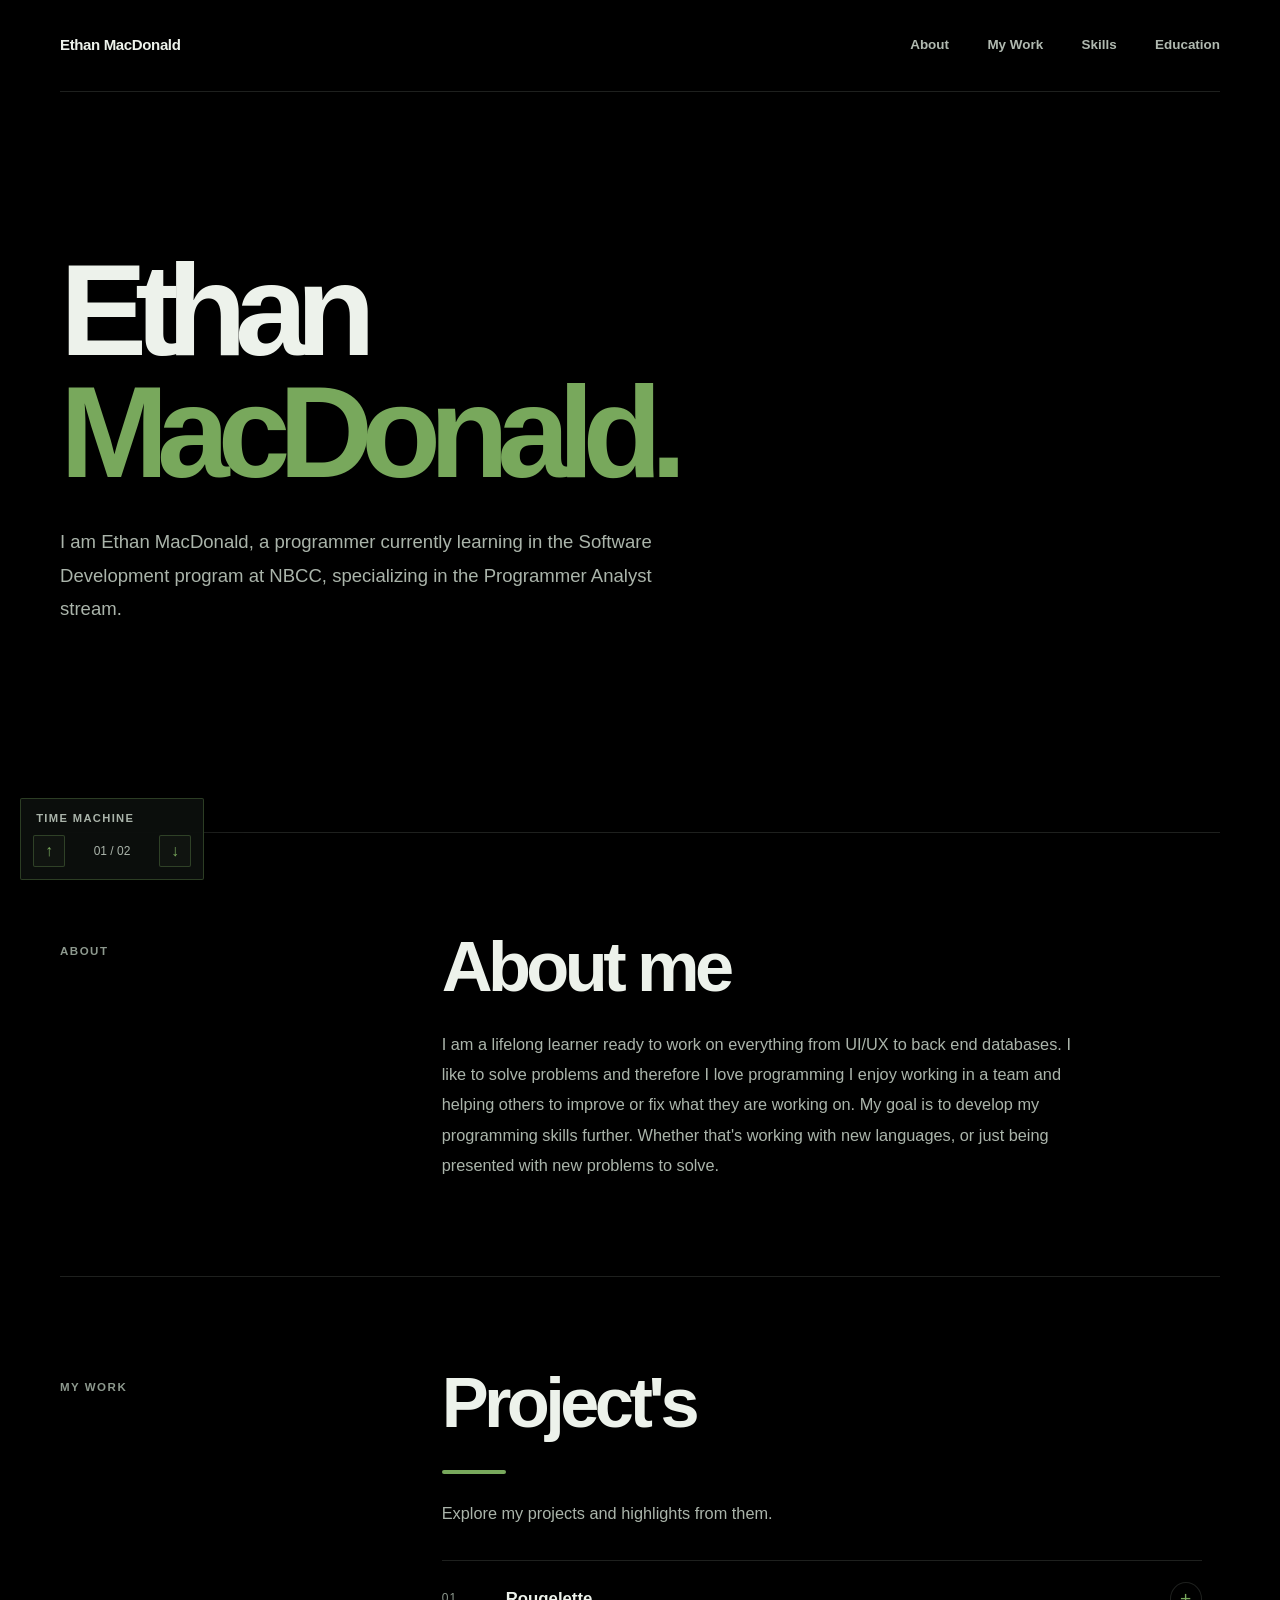
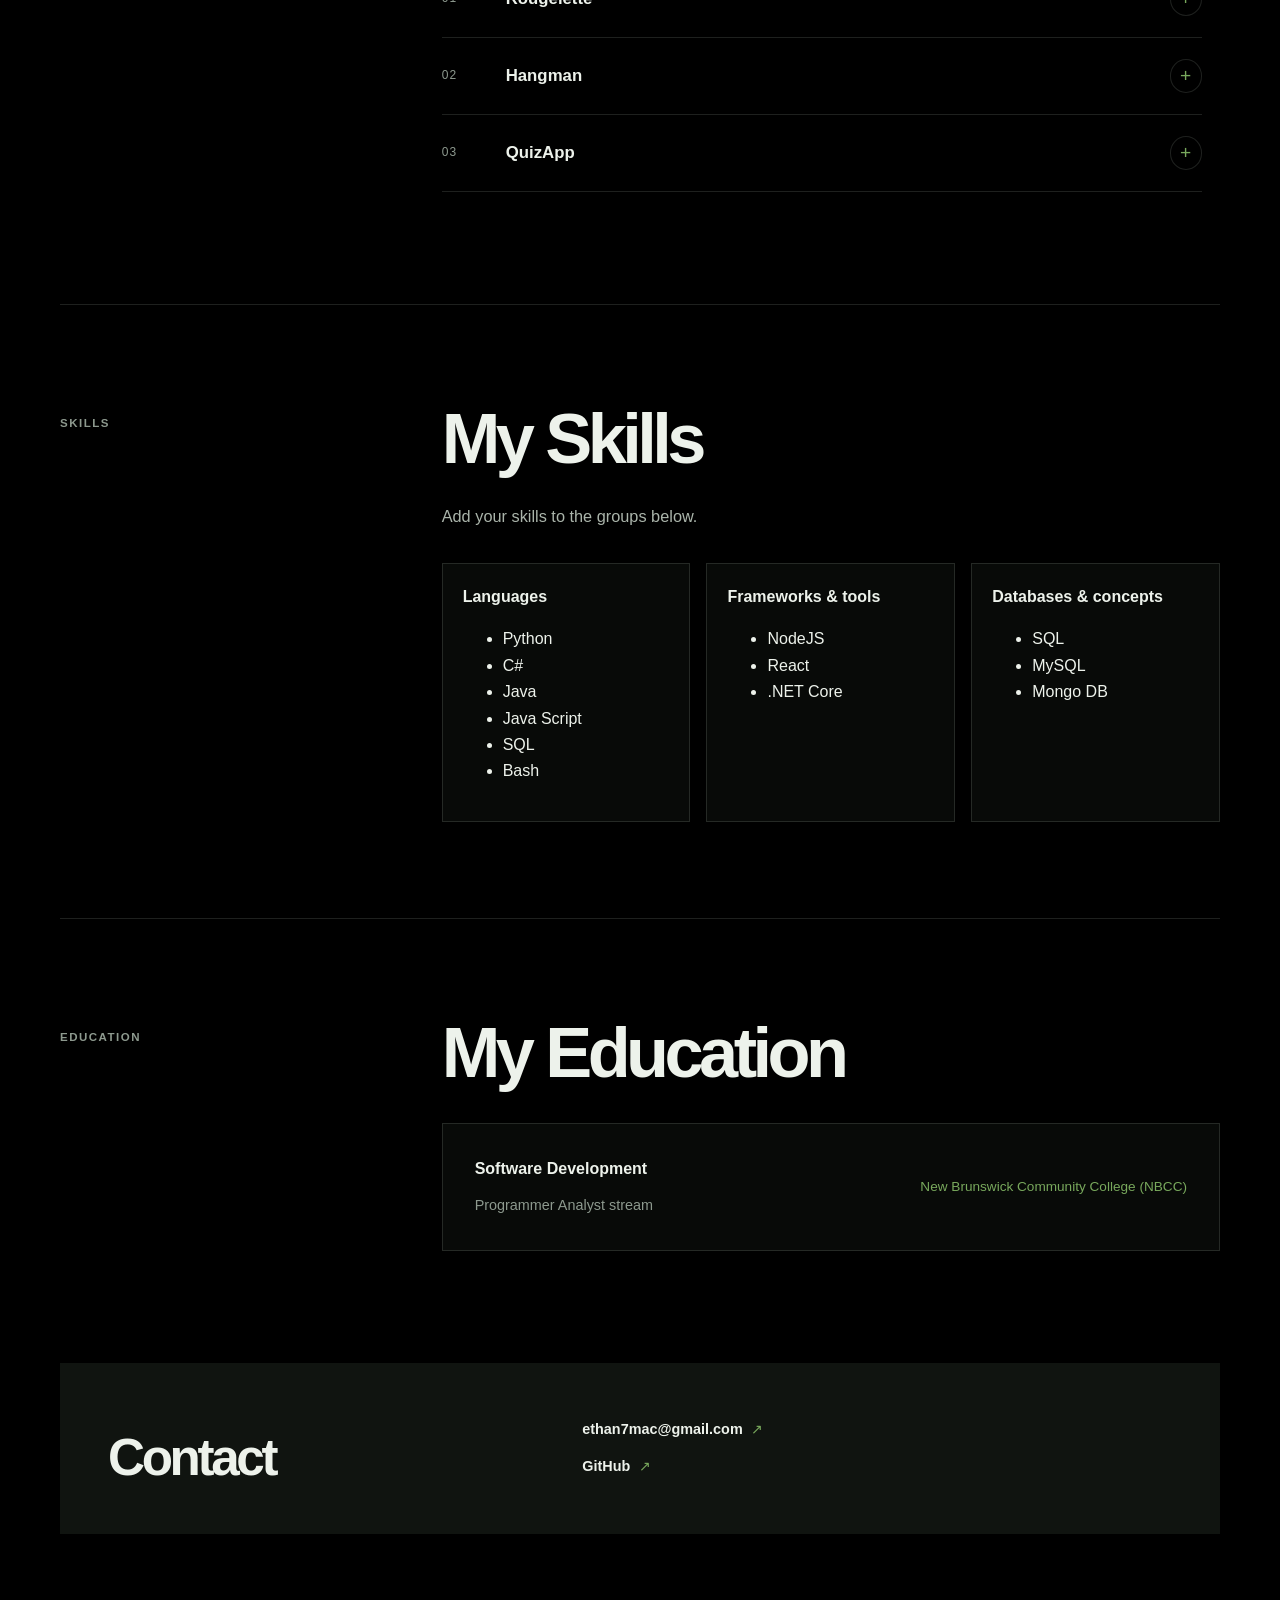
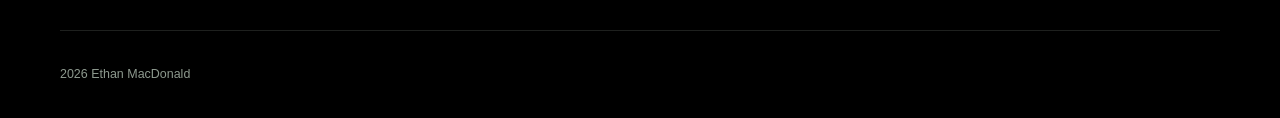
==== commit 260b2fbb: "Final for now" ====
--- a/index.html
+++ b/index.html
@@ -2,61 +2,280 @@
 <html lang="en">
 <head>
     <meta charset="UTF-8">
-    <meta name="viewport" content="width=device-width, initial-scale=1.0">
-    <meta name="theme-color" content="#101410">
-    <meta name="description" content="A terminal-inspired portfolio for Ethan MacDonald.">
-    <link rel="stylesheet" href="style.css">
-    <script type="module" src="main.js"></script>
-    <title>ethan@portfolio: ~</title>
+    <meta name="viewport" content="width=device-width, initial-scale=1">
+    <meta name="theme-color" content="#0b0e0c">
+    <meta name="description" content="The portfolio of Ethan MacDonald: a little corner of the internet for work, ideas, and experiments.">
+    <link rel="stylesheet" href="index.css">
+    <link rel="stylesheet" href="time-machine.css">
+    <script src="time-machine.js" defer></script>
+    <title>Ethan MacDonald — Portfolio</title>
 </head>
-<body>
-    <main class="terminal-shell" aria-label="Ethan MacDonald's portfolio terminal">
-
-        <div class="terminal-body">
-            <section class="transcript" aria-label="Portfolio">
-                <div class="output project-list">
-                </div>
-
-                <div class="command-line">
-                    <span class="prompt"><span>ethan</span>@portfolio</span><span class="path">:~$</span>
-                    <span>cat about.txt</span>
-                </div>
-                <div class="output">
-                    <p>
-                        Lorem ipsum dolor sit, amet consectetur adipisicing elit. Saepe recusandae, eaque temporibus delectus alias voluptas tempora ex nemo sunt consequatur inventore quas aliquid dolor, placeat, architecto dicta veniam tenetur cum.
+<body class="portfolio-v2">
+    <header class="wrap topbar">
+        <a class="wordmark" href="#top" aria-label="Ethan MacDonald, home">
+            <span>Ethan MacDonald</span>
+        </a>
+        <nav class="nav" aria-label="Main navigation">
+            <a href="#about">About</a>
+            <a href="#work">My Work</a>
+            <a href="#skills">Skills</a>
+            <a href="#education">Education</a>
+        </nav>
+        </header>
+
+    <main id="top">
+        <section class="wrap hero" aria-labelledby="hero-title">
+            <div>
+                <h1 id="hero-title">Ethan<br><span>MacDonald.</span></h1>
+                <p class="hero-copy">I am Ethan MacDonald, a programmer currently learning in the Software Development program at NBCC, specializing in the Programmer Analyst stream. </p>
+                <div class="hero-actions">
+                </div>
+            </div>
+        </section>
+
+        <section class="wrap section" id="about" aria-labelledby="about-title">
+            <div class="section-heading">
+                <p class="section-kicker">About</p>
+                <div>
+                    <h2 id="about-title">About me</h2>
+                    <p class="about">I am a lifelong learner ready to work on everything from UI/UX to back end databases. I like to solve problems and therefore I love programming
+                        I enjoy working in a team and helping others to improve or fix what they are working on. My goal is to develop my programming skills further.
+                        Whether that's working with new languages, or just being presented with new problems to solve.
                     </p>
                 </div>
-
-                <div class="command-line">
-                    <span class="prompt"><span>ethan</span>@portfolio</span><span class="path">:~$</span>
-                    <span>ls ./myWork</span>
-                </div>
-
-                <div class="output">
-                    <details class="code-example">
-                        <summary>Click to view code example</summary>
-                        <pre><code>while(true) 
-    helloworld;</code></pre>
-                    </details>
-                </div>
-
-                <div class="command-line">
-                    <span class="prompt"><span>ethan</span>@portfolio</span><span class="path">:~$</span>
-                    <span>cat contact.txt</span>
-                </div>
-                <div class="output contact-output">
-                    <p>Lorem ipsum dolor sit amet? <a href="mailto:hello@example.com">hello@example.com</a></p>
-                    <p><span class="muted">github</span> <a href="https://github.com/ethan7mac-rgb" target="_blank" rel="noreferrer">https://github.com/ethan7mac-rgb</a>
-                </div>
-
-                <div class="command-line last-command" aria-label="Terminal input">
-                    <span class="prompt"><span>ethan</span>@portfolio</span><span class="path">:~$</span>
-                    <input class="terminal-input" type="text" spellcheck="false" autocomplete="off" aria-label="Command input" autofocus>
+            </div>
+        </section>
+
+        <section class="wrap section work-section" id="work" aria-labelledby="work-title">
+            <div class="section-heading">
+                <p class="section-kicker">My work</p>
+                <div>
+                    <h2 id="work-title">Project's</h2>
+                    <p class="about">Explore my projects and highlights from them.</p>
+                    <div class="project-list">
+
+                        <details class="project">
+                            <summary><span class="project-number">01</span><span>Rougelette</span><span class="project-toggle" aria-hidden="true">+</span></summary>
+                            <a class="text-link" href="https://github.com/ethan7mac-rgb/Rougelette">Rougelette</a>
+                            <p>My final project for the Object Oriented Programming class. We worked in a team of three to create an app to display a deep understanding of object oriented programming.</p>
+                            <details class="code-preview">
+                                <summary>Preview code <span aria-hidden="true">+</span></summary>
+                                <pre><code>private List&lt;string&gt; UserCheck()
+{
+    //Create empty list of strings
+    List&lt;string&gt; users = new List&lt;string&gt;();
+    try
+    {
+        //Grab username from main menu
+        string user = mainMenu.Username;
+        //Setup path
+        string path = Path.Combine(Application.StartupPath, "users.txt");
+        //Read path
+        using StreamReader reader = new StreamReader(path);
+        //Add all users in users.txt into list
+        while (reader.EndOfStream == false)
+            users.Add(reader.ReadLine());
+    }
+    catch(Exception ex)
+    {
+        MessageBox.Show($"Error With Getting All Users {ex.Message}");
+    }
+    //Return list
+    return users;
+}</code></pre>
+                            </details>
+                        </details>
+
+                        <details class="project">
+                            <summary><span class="project-number">02</span><span>Hangman</span><span class="project-toggle" aria-hidden="true">+</span></summary>
+                            <a class="text-link" href="https://github.com/ethan7mac-rgb/Hangman">Hangman</a>
+                            <p>A example of my JavaScript work. This is a quick game of hangman done entirely with Java Script and without using images</p>
+                            <details class="code-preview">
+                                <summary>Preview code <span aria-hidden="true">+</span></summary>
+                                <pre><code>
+function Draw(){
+    let canvas = document.querySelector("#hangman");
+    let context = canvas.getContext("2d");
+    switch(GuessCount){
+        case 6:
+            context.lineWidth = 8; 
+            context.beginPath();
+            //x y
+            context.moveTo(5, 0);
+            context.lineTo(5, 225.5);
+            context.moveTo(5, 2.5);
+            context.lineTo(100, 2.5);
+            context.lineTo(100, 25.5);
+            context.moveTo(5, 25.5);
+            context.lineTo(50, 2.5);
+            context.stroke();
+            break;
+
+        case 5:
+            context.lineWidth = 5;
+            context.beginPath();
+            context.arc(100, 35, 10, 0, Math.PI*2, true);
+            context.closePath();
+            context.stroke();
+            break;
+      
+        case 4:
+            context.beginPath();
+            context.moveTo(100, 45.5);
+            context.lineTo(100, 100.5);
+            context.stroke();
+            break;
+
+        case 3:
+            context.beginPath();
+            context.moveTo(100, 60.5);
+            context.lineTo(70, 70.5);
+            context.stroke();
+            break;
+
+        case 2:
+            context.beginPath();
+            context.moveTo(100, 60.5);
+            context.lineTo(130, 70.5);
+            context.stroke();
+            break;
+
+        case 1:
+            context.beginPath();
+            context.moveTo(100, 100);
+            context.lineTo(80, 125);
+            context.stroke();
+            break;
+
+        case 0:
+            context.beginPath();
+            context.moveTo(100, 100);
+            context.lineTo(125, 125);
+            context.stroke();
+        break;
+    }
+}</code></pre>
+                            </details>
+                        </details>
+
+                        <details class="project">
+                            <summary><span class="project-number">03</span><span>QuizApp</span><span class="project-toggle" aria-hidden="true">+</span></summary>
+                            <a class="text-link" href="https://github.com/ethan7mac-rgb/QuizApp">QuizApp</a>
+                            <p>A quiz app done inside C# razor pages.</p>
+                            <details class="code-preview">
+                                <summary>Preview code <span aria-hidden="true">+</span></summary>
+                                <pre><code>
+&lt;h1&gt;@Model.Quiz.Title Results&lt;/h1&gt;
+
+@if (Model.ErrMessage is not null)
+{
+    &lt;div class="alert alert-danger"&gt;@Model.ErrMessage&lt;/div&gt;
+}
+else
+{
+    &lt;p&gt;Score: @Model.Score / @Model.Quiz.Questions.Count&lt;/p&gt;
+
+    @for (int i = 0; i &lt; Model.Quiz.Questions.Count; i++)
+    {
+        var question = Model.Quiz.Questions[i];
+        bool hasAnswer = i < Model.Answers.Count && Model.Answers[i] >= 0 && Model.Answers[i] < question.Choices.Count;
+        bool isCorrect = Model.CorrectAnswers[i];
+
+        &lt;div&gt;
+            &lt;h2 class="h5"&gt;@(i + 1). @question.QuestionText&lt;/h2&gt;
+            &lt;p&gt;Answer: @question.Choices[Model.Answers[i]]&lt;/p&gt;
+            &lt;p class="@(isCorrect ? "text-success" : "text-danger")"&gt; @(isCorrect ? "Correct" : "Incorrect") &lt;/p&gt;
+        &lt;/div&gt;
+    }
+}
+                                </code></pre>
+                            </details>
+                        </details>
+                    </div>
+                </div>
+                </div>
+        </section>
+
+        <section class="wrap section" id="skills" aria-labelledby="skills-title">
+            <div class="section-heading">
+                <p class="section-kicker">Skills</p>
+                <div>
+                    <h2 id="skills-title">My Skills</h2>
+                    <p class="about">Add your skills to the groups below.</p>
+                    <div class="skills-grid">
+                        <article class="skill-group">
+                            <h3>Languages</h3>
+                            <ul>
+                                <li>Python</li>
+                                <li>C#</li>
+                                <li>Java</li>
+                                <li>Java Script</li>
+                                <li>SQL</li>
+                                <li>Bash</li>
+                            </ul>
+                        </article>
+                        <article class="skill-group">
+                            <h3>Frameworks &amp; tools</h3>
+                            <ul>
+                                <li>NodeJS</li>
+                                <li>React</li>
+                                <li>.NET Core</li>
+                            </ul>
+                        </article>
+                        <article class="skill-group">
+                            <h3>Databases &amp; concepts</h3>
+                            <ul>
+                                <li>SQL</li>
+                                <li>MySQL</li>
+                                <li>Mongo DB</li>
+                            </ul>
+                        </article>
+                    </div>
+                </div>
+            </div>
+        </section>
+
+        <section class="wrap section" id="education" aria-labelledby="education-title">
+            <div class="section-heading">
+                <p class="section-kicker">Education</p>
+                <div>
+                    <h2 id="education-title">My Education</h2>
+                    <div class="education-card">
+                        <div>
+                            <h3>Software Development</h3>
+                            <p>Programmer Analyst stream</p>
+                        </div>
+                        <div class="education-meta">
+                            <span>New Brunswick Community College (NBCC)</span>
+                        </div>
+                    </div>
+                </div>
+            </div>
+        </section>
+
+        <section class="wrap section contact-section" id="contact" aria-labelledby="contact-title">
+            <div class="contact-panel">
+                <div>
+                    <h2>Contact</h2>
+                </div>
+                <div class="contact-links">
+                    <a class="text-link" href="mailto:ethan7mac@gmail.com">ethan7mac@gmail.com <span class="arrow" aria-hidden="true">↗</span></a>
+                    <a class="text-link" href="https://github.com/ethan7mac-rgb" target="_blank" rel="noreferrer">GitHub <span class="arrow" aria-hidden="true">↗</span></a>
+                </div>
                 </div>
             </section>
-
-
+    </main>
+
+    <footer class="wrap">
+        <span>2026 Ethan MacDonald</span>
+    </footer>
+    <aside class="time-machine" aria-label="Portfolio version navigation">
+        <span class="time-machine-title">Time Machine</span>
+        <div class="time-machine-controls">
+            <button type="button" data-time-machine="previous" aria-label="Previous index">↑</button>
+            <span data-time-machine-position aria-live="polite"></span>
+            <button type="button" data-time-machine="next" aria-label="Next index">↓</button>
         </div>
-    </main>
+    </aside>
 </body>
 </html>
--- a/index.css
+++ b/index.css
@@ -0,0 +1,637 @@
+:root {
+    color-scheme: dark;
+    font-family: Arial, Helvetica, sans-serif;
+    font-synthesis: none;
+    text-rendering: optimizeLegibility;
+    --paper: #000;
+    --ink: #edf2eb;
+    --muted: #8d998e;
+    --line: rgba(214, 223, 209, .14);
+    --accent: #78a85c;
+    --accent-light: #172018;
+}
+
+* {
+    box-sizing: border-box;
+}
+
+html {
+    min-width: 320px;
+    scroll-behavior: smooth;
+    scroll-padding-top: 2rem;
+    background: var(--paper);
+}
+
+body {
+    min-height: 100vh;
+    margin: 0;
+    padding: 0;
+    color: var(--ink);
+    background: var(--paper);
+    font-size: 16px;
+    line-height: 1.65;
+    -webkit-font-smoothing: antialiased;
+}
+
+a {
+    color: inherit;
+    text-decoration: none;
+    -webkit-tap-highlight-color: transparent;
+}
+
+a:hover {
+    color: var(--accent);
+}
+
+:focus-visible {
+    outline: 2px solid var(--accent);
+    outline-offset: 5px;
+}
+
+.wrap {
+    width: min(100% - 3rem, 1160px);
+    margin-inline: auto;
+}
+
+.topbar {
+    display: flex;
+    min-height: 92px;
+    align-items: center;
+    justify-content: space-between;
+    border-bottom: 1px solid var(--line);
+}
+
+.wordmark {
+    display: inline-flex;
+    align-items: center;
+    gap: .75rem;
+    font-size: .94rem;
+    font-weight: 650;
+    letter-spacing: -.025em;
+}
+
+.mark {
+    display: grid;
+    width: 38px;
+    aspect-ratio: 1;
+    place-items: center;
+    border-radius: 50%;
+    border: 1px solid var(--line);
+    color: var(--accent);
+    background: #101410;
+    font-size: .85rem;
+    font-weight: 700;
+    letter-spacing: -.06em;
+}
+
+.nav {
+    display: flex;
+    align-items: center;
+    gap: clamp(1.25rem, 3vw, 2.75rem);
+    color: #b0b9b0;
+    font-size: .84rem;
+    font-weight: 550;
+}
+
+.nav a,
+footer a {
+    transition: color .2s ease;
+}
+
+.nav .nav-contact {
+    padding: .65rem 1rem;
+    border: 1px solid var(--line);
+    border-radius: 999px;
+    color: var(--ink);
+    background: rgba(255, 255, 255, .035);
+}
+
+.nav-contact span {
+    margin-left: .35rem;
+    color: var(--accent);
+}
+
+.hero {
+    position: relative;
+    display: flex;
+    min-height: min(740px, calc(100svh - 92px));
+    align-items: center;
+    padding-block: 7rem 8rem;
+    isolation: isolate;
+}
+
+.hero > div {
+    max-width: 790px;
+}
+
+.eyebrow,
+.section-kicker {
+    margin: 0;
+    color: var(--muted);
+    font-size: .72rem;
+    font-weight: 650;
+    letter-spacing: .13em;
+    text-transform: uppercase;
+}
+
+.eyebrow {
+    display: flex;
+    align-items: center;
+    gap: .65rem;
+    margin-bottom: 2rem;
+    color: #b4beb4;
+}
+
+.status-dot {
+    width: 8px;
+    height: 8px;
+    border-radius: 50%;
+    background: var(--accent);
+    box-shadow: 0 0 0 4px rgba(120, 168, 92, .15);
+}
+
+h1,
+h2,
+p {
+    overflow-wrap: anywhere;
+}
+
+h1 {
+    max-width: 850px;
+    margin: 0;
+    font-size: clamp(4rem, 10.2vw, 8.4rem);
+    font-weight: 650;
+    letter-spacing: -.09em;
+    line-height: .93;
+}
+
+h1 span {
+    color: var(--accent);
+}
+
+.hero-copy {
+    max-width: 610px;
+    margin: 2rem 0 0;
+    color: #aab4aa;
+    font-size: clamp(1rem, 1.8vw, 1.16rem);
+    line-height: 1.8;
+}
+
+.hero-actions {
+    display: flex;
+    flex-wrap: wrap;
+    align-items: center;
+    gap: 1.5rem;
+    margin-top: 2rem;
+}
+
+.button {
+    display: inline-flex;
+    min-height: 52px;
+    align-items: center;
+    gap: 1.2rem;
+    padding: .75rem 1.25rem;
+    border-radius: 999px;
+    color: #101410;
+    background: var(--accent);
+    font-size: .88rem;
+    font-weight: 600;
+    transition: background .2s ease, transform .2s ease;
+}
+
+.button:hover {
+    transform: translateY(-2px);
+    color: #101410;
+    background: #8aba6d;
+}
+
+.text-link {
+    display: inline-flex;
+    align-items: center;
+    gap: .55rem;
+    font-size: .9rem;
+    font-weight: 600;
+}
+
+.arrow {
+    color: var(--accent);
+    transition: transform .2s ease;
+}
+
+.text-link:hover .arrow {
+    transform: translate(2px, -2px);
+}
+
+.scroll-note {
+    position: absolute;
+    right: 0;
+    bottom: 2.5rem;
+    color: var(--muted);
+    font-size: .74rem;
+    letter-spacing: .04em;
+}
+
+.section {
+    padding-block: 6rem;
+    border-top: 1px solid var(--line);
+}
+
+.section-heading {
+    display: grid;
+    grid-template-columns: minmax(150px, .62fr) 1.38fr;
+    gap: 2rem;
+}
+
+.section-kicker {
+    padding-top: .8rem;
+}
+
+h2 {
+    max-width: 760px;
+    margin: 0;
+    font-size: clamp(2.25rem, 5.5vw, 4.5rem);
+    font-weight: 600;
+    letter-spacing: -.065em;
+    line-height: 1.08;
+}
+
+.about,
+.contact-copy {
+    max-width: 650px;
+    margin: 1.5rem 0 0;
+    color: #aab4aa;
+    font-size: 1.02rem;
+    line-height: 1.85;
+}
+
+.skills-grid {
+    display: grid;
+    grid-template-columns: repeat(3, minmax(0, 1fr));
+    gap: 1rem;
+    margin-top: 2rem;
+}
+
+.skill-group,
+.education-card {
+    border: 1px solid var(--line);
+    background: #080a08;
+}
+
+.skill-group {
+    min-height: 145px;
+    padding: 1.25rem;
+}
+
+.skill-group h3,
+.education-card h3 {
+    margin: 0;
+    font-size: 1rem;
+    font-weight: 600;
+}
+
+.skill-group p,
+.education-card p {
+    margin: .75rem 0 0;
+    color: var(--muted);
+    font-size: .9rem;
+}
+
+.education-card {
+    display: flex;
+    align-items: center;
+    justify-content: space-between;
+    gap: 2rem;
+    margin-top: 2rem;
+    padding: clamp(1.25rem, 3vw, 2rem);
+}
+
+.education-meta {
+    display: grid;
+    justify-items: end;
+    gap: .45rem;
+    color: var(--muted);
+    font-size: .85rem;
+    text-align: right;
+}
+
+.education-meta span:last-child {
+    color: var(--accent);
+}
+
+.work-section {
+    padding-block: 5.5rem 7rem;
+}
+
+.work-section h2::after {
+    display: block;
+    width: 64px;
+    height: 4px;
+    margin-top: 1.8rem;
+    border-radius: 999px;
+    background: var(--accent);
+    content: "";
+}
+
+.project-list {
+    max-width: 760px;
+    margin-top: 2rem;
+    border-top: 1px solid var(--line);
+}
+
+.project {
+    border-bottom: 1px solid var(--line);
+}
+
+.project summary {
+    display: grid;
+    min-height: 76px;
+    grid-template-columns: 3rem 1fr 2rem;
+    align-items: center;
+    gap: 1rem;
+    cursor: pointer;
+    list-style: none;
+}
+
+.project summary::-webkit-details-marker {
+    display: none;
+}
+
+.project summary:hover {
+    color: var(--accent);
+}
+
+.project-number {
+    color: var(--muted);
+    font-size: .75rem;
+    letter-spacing: .1em;
+}
+
+.project summary > span:nth-child(2) {
+    font-size: 1.05rem;
+    font-weight: 550;
+}
+
+.project-toggle {
+    display: grid;
+    width: 32px;
+    aspect-ratio: 1;
+    place-items: center;
+    border: 1px solid var(--line);
+    border-radius: 50%;
+    color: var(--accent);
+    font-size: 1.2rem;
+    transition: transform .2s ease;
+}
+
+.project[open] .project-toggle {
+    transform: rotate(45deg);
+}
+
+.project > p {
+    margin: 0 3rem 1.4rem 4rem;
+    color: var(--muted);
+    font-size: .92rem;
+}
+
+.code-preview {
+    margin: 0 0 1.25rem 4rem;
+}
+
+.code-preview > summary {
+    display: flex;
+    min-height: 0;
+    grid-template-columns: none;
+    width: fit-content;
+    align-items: center;
+    gap: .65rem;
+    color: var(--accent);
+    font-size: .82rem;
+    font-weight: 600;
+    cursor: pointer;
+    list-style: none;
+}
+
+.code-preview > summary::-webkit-details-marker {
+    display: none;
+}
+
+.code-preview > summary span {
+    transition: transform .2s ease;
+}
+
+.code-preview[open] > summary span {
+    transform: rotate(45deg);
+}
+
+.code-preview > pre {
+    max-width: 100%;
+    margin: .85rem 0 0;
+    overflow-x: auto;
+    padding: 1rem;
+    border-left: 2px solid var(--accent);
+    color: var(--ink);
+    background: #0b0e0c;
+    font: .8rem/1.65 "Cascadia Code", "SFMono-Regular", Consolas, monospace;
+    tab-size: 4;
+}
+
+.code-preview > pre code {
+    font: inherit;
+}
+
+.code-preview > p {
+    margin: .75rem 0 0;
+    color: var(--muted);
+    font-size: .85rem;
+}
+
+.contact-section {
+    padding-block: 1rem 6rem;
+    border-top: 0;
+}
+
+.contact-panel {
+    display: grid;
+    grid-template-columns: minmax(0, .75fr) minmax(0, 1fr);
+    align-items: center;
+    gap: 2rem;
+    padding: clamp(1.5rem, 4vw, 3rem);
+    border-radius: 0;
+    color: var(--ink);
+    background: #101410;
+}
+
+.contact-panel .section-kicker,
+.contact-copy {
+    color: #aab4aa;
+}
+
+.contact-panel h2 {
+    max-width: 15ch;
+    margin-top: 1.2rem;
+    font-size: clamp(2rem, 4vw, 3.25rem);
+}
+
+.contact-copy {
+    max-width: 440px;
+    margin-top: 1rem;
+}
+
+.contact-links {
+    display: grid;
+    gap: .85rem;
+    justify-items: start;
+}
+
+.contact-links .text-link {
+    color: var(--ink);
+}
+
+.contact-links .arrow {
+    color: var(--accent);
+}
+
+footer {
+    display: flex;
+    min-height: 88px;
+    align-items: center;
+    justify-content: space-between;
+    border-top: 1px solid var(--line);
+    color: var(--muted);
+    font-size: .78rem;
+}
+
+@media (max-width: 680px) {
+    .wrap {
+        width: min(100% - 2rem, 1160px);
+    }
+
+    .topbar {
+        min-height: 76px;
+    }
+
+    .wordmark {
+        gap: .55rem;
+        font-size: .82rem;
+    }
+
+    .mark {
+        width: 34px;
+    }
+
+    .nav {
+        flex-wrap: wrap;
+        justify-content: flex-end;
+        gap: .9rem;
+        font-size: .77rem;
+    }
+
+    .skills-grid {
+        grid-template-columns: 1fr;
+    }
+
+    .skill-group {
+        min-height: 0;
+    }
+
+    .education-card {
+        align-items: flex-start;
+        flex-direction: column;
+        gap: 1rem;
+    }
+
+    .education-meta {
+        justify-items: start;
+        text-align: left;
+    }
+
+    .nav .nav-contact {
+        padding: .55rem .72rem;
+    }
+
+    .hero {
+        min-height: 620px;
+        min-height: min(690px, calc(100svh - 76px));
+        padding-block: 5rem 7rem;
+    }
+
+    h1 {
+        font-size: clamp(3.65rem, 15vw, 6rem);
+    }
+
+    .hero-copy {
+        max-width: 500px;
+        margin-top: 1.5rem;
+        font-size: 1rem;
+    }
+
+    .section {
+        padding-block: 4rem;
+    }
+
+    .section-heading {
+        grid-template-columns: 1fr;
+        gap: 1.25rem;
+    }
+
+    .section-kicker {
+        padding-top: 0;
+    }
+
+    .work-section {
+        padding-block: 4rem 5rem;
+    }
+
+    .contact-section {
+        padding-block: 0 3.5rem;
+    }
+
+    .contact-panel {
+        grid-template-columns: 1fr;
+        gap: 1.75rem;
+        padding: 1.5rem;
+    }
+
+    .contact-links {
+        overflow-wrap: anywhere;
+    }
+
+    .code-preview {
+        margin-left: 1rem;
+    }
+
+    footer {
+        min-height: 76px;
+        gap: 1rem;
+        font-size: .72rem;
+    }
+}
+
+@media (max-width: 390px) {
+    .nav {
+        max-width: 65%;
+        gap: .65rem;
+        font-size: .72rem;
+    }
+
+    .wordmark > span:last-child {
+        max-width: 96px;
+        line-height: 1.2;
+    }
+
+    .nav .nav-contact {
+        padding-inline: .6rem;
+    }
+}
+
+@media (prefers-reduced-motion: reduce) {
+    html {
+        scroll-behavior: auto;
+    }
+
+    *,
+    *::before,
+    *::after {
+        transition-duration: .01ms !important;
+    }
+}
--- a/time-machine.css
+++ b/time-machine.css
@@ -0,0 +1,74 @@
+.time-machine {
+    --time-machine-accent: #78a85c;
+    position: fixed;
+    z-index: 1000;
+    bottom: 1.25rem;
+    left: 1.25rem;
+    display: grid;
+    min-width: 184px;
+    gap: .5rem;
+    padding: .75rem;
+    border: 1px solid rgba(120, 168, 92, .3);
+    border-radius: 2px;
+    color: #edf2eb;
+    background: rgba(12, 15, 13, .96);
+    box-shadow: 0 12px 36px rgba(0, 0, 0, .35);
+    font: 500 12px/1.4 "Segoe UI", sans-serif;
+}
+
+.time-machine-title {
+    padding-inline: .2rem;
+    color: #aab4aa;
+    font-size: .7rem;
+    font-weight: 650;
+    letter-spacing: .12em;
+    text-transform: uppercase;
+}
+
+.time-machine-controls {
+    display: grid;
+    grid-template-columns: 2rem 1fr 2rem;
+    align-items: center;
+    gap: .5rem;
+    text-align: center;
+}
+
+.time-machine-controls button {
+    display: grid;
+    width: 2rem;
+    height: 2rem;
+    place-items: center;
+    padding: 0;
+    border: 1px solid rgba(120, 168, 92, .3);
+    border-radius: 2px;
+    color: var(--time-machine-accent);
+    background: #101410;
+    font: inherit;
+    font-size: 1rem;
+    cursor: pointer;
+    transition: color .18s ease, background .18s ease, border-color .18s ease;
+}
+
+.time-machine-controls button:hover {
+    border-color: var(--time-machine-accent);
+    color: #000;
+    background: var(--time-machine-accent);
+}
+
+.time-machine-controls button:focus-visible {
+    outline: 2px solid var(--time-machine-accent);
+    outline-offset: 3px;
+}
+
+.time-machine-controls [data-time-machine-position] {
+    color: #aab4aa;
+    font-variant-numeric: tabular-nums;
+}
+
+@media (max-width: 480px) {
+    .time-machine {
+        bottom: .75rem;
+        left: .75rem;
+        min-width: 168px;
+    }
+}
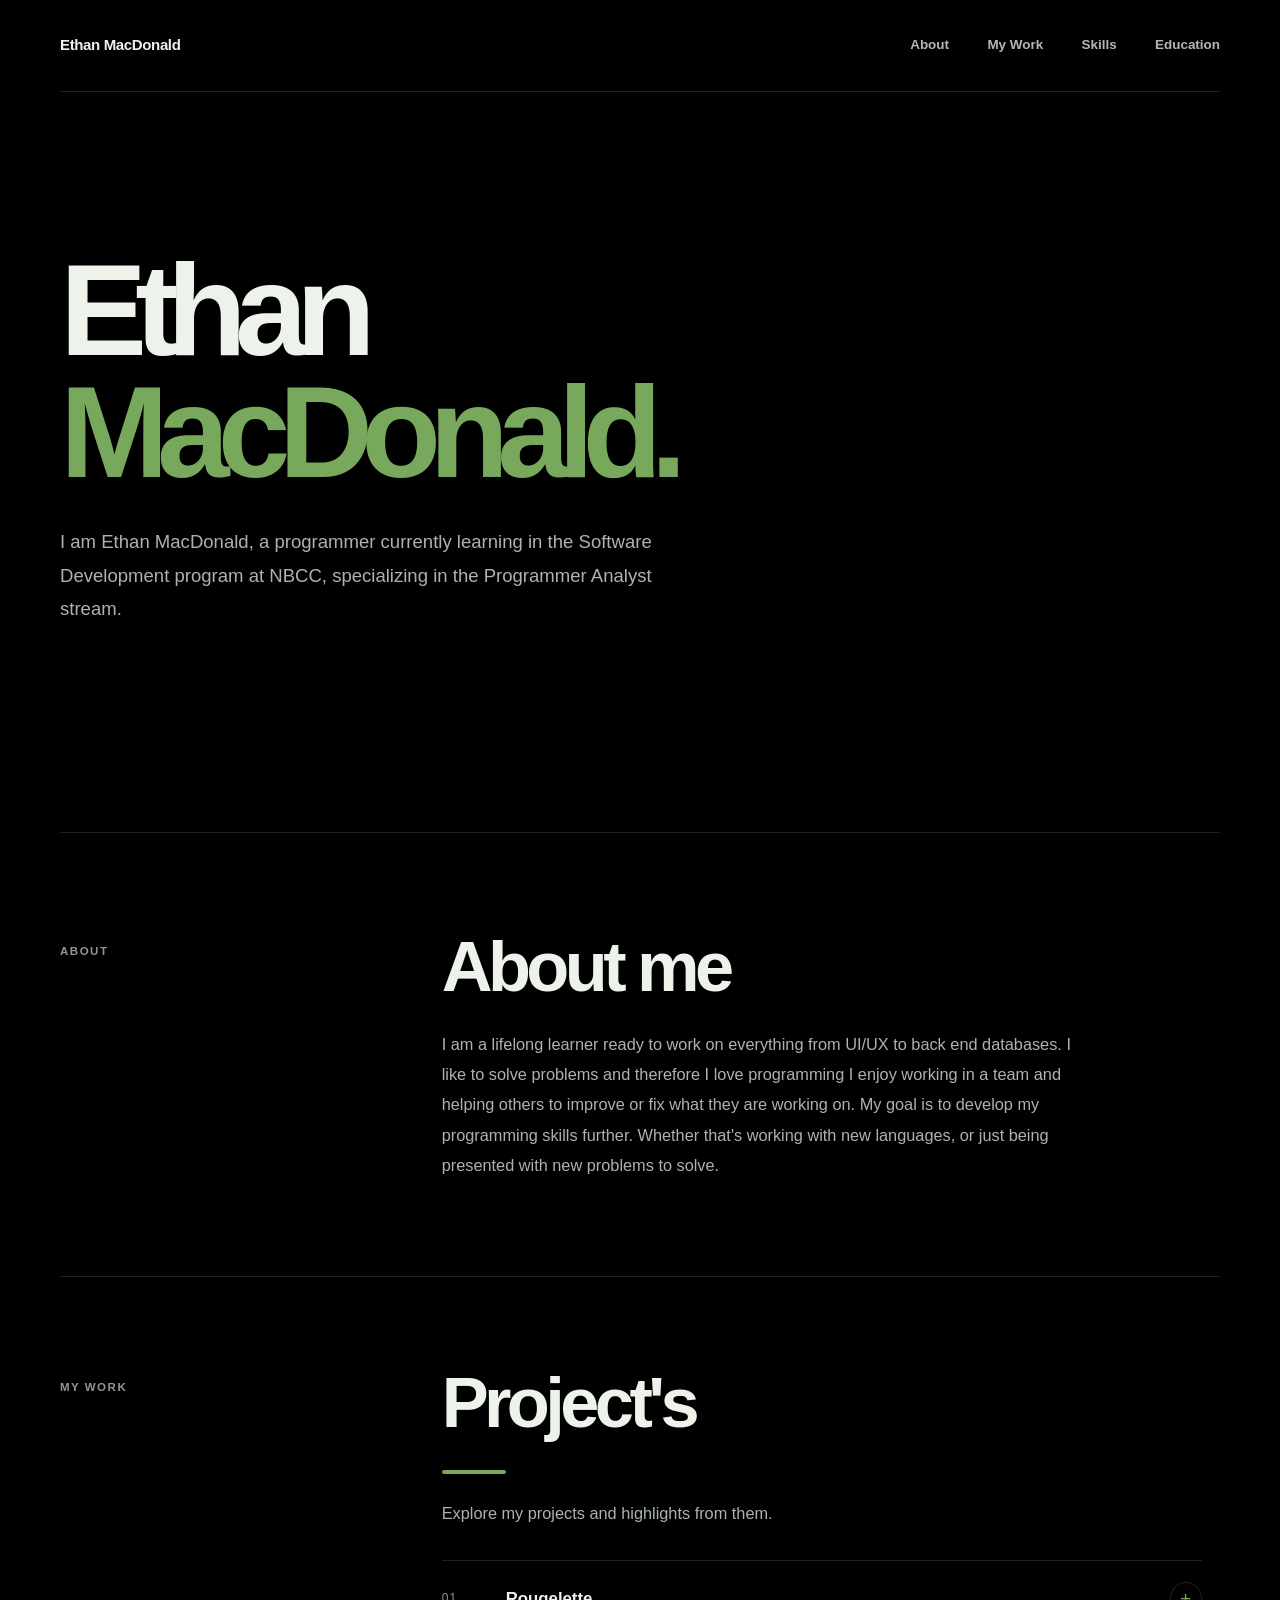
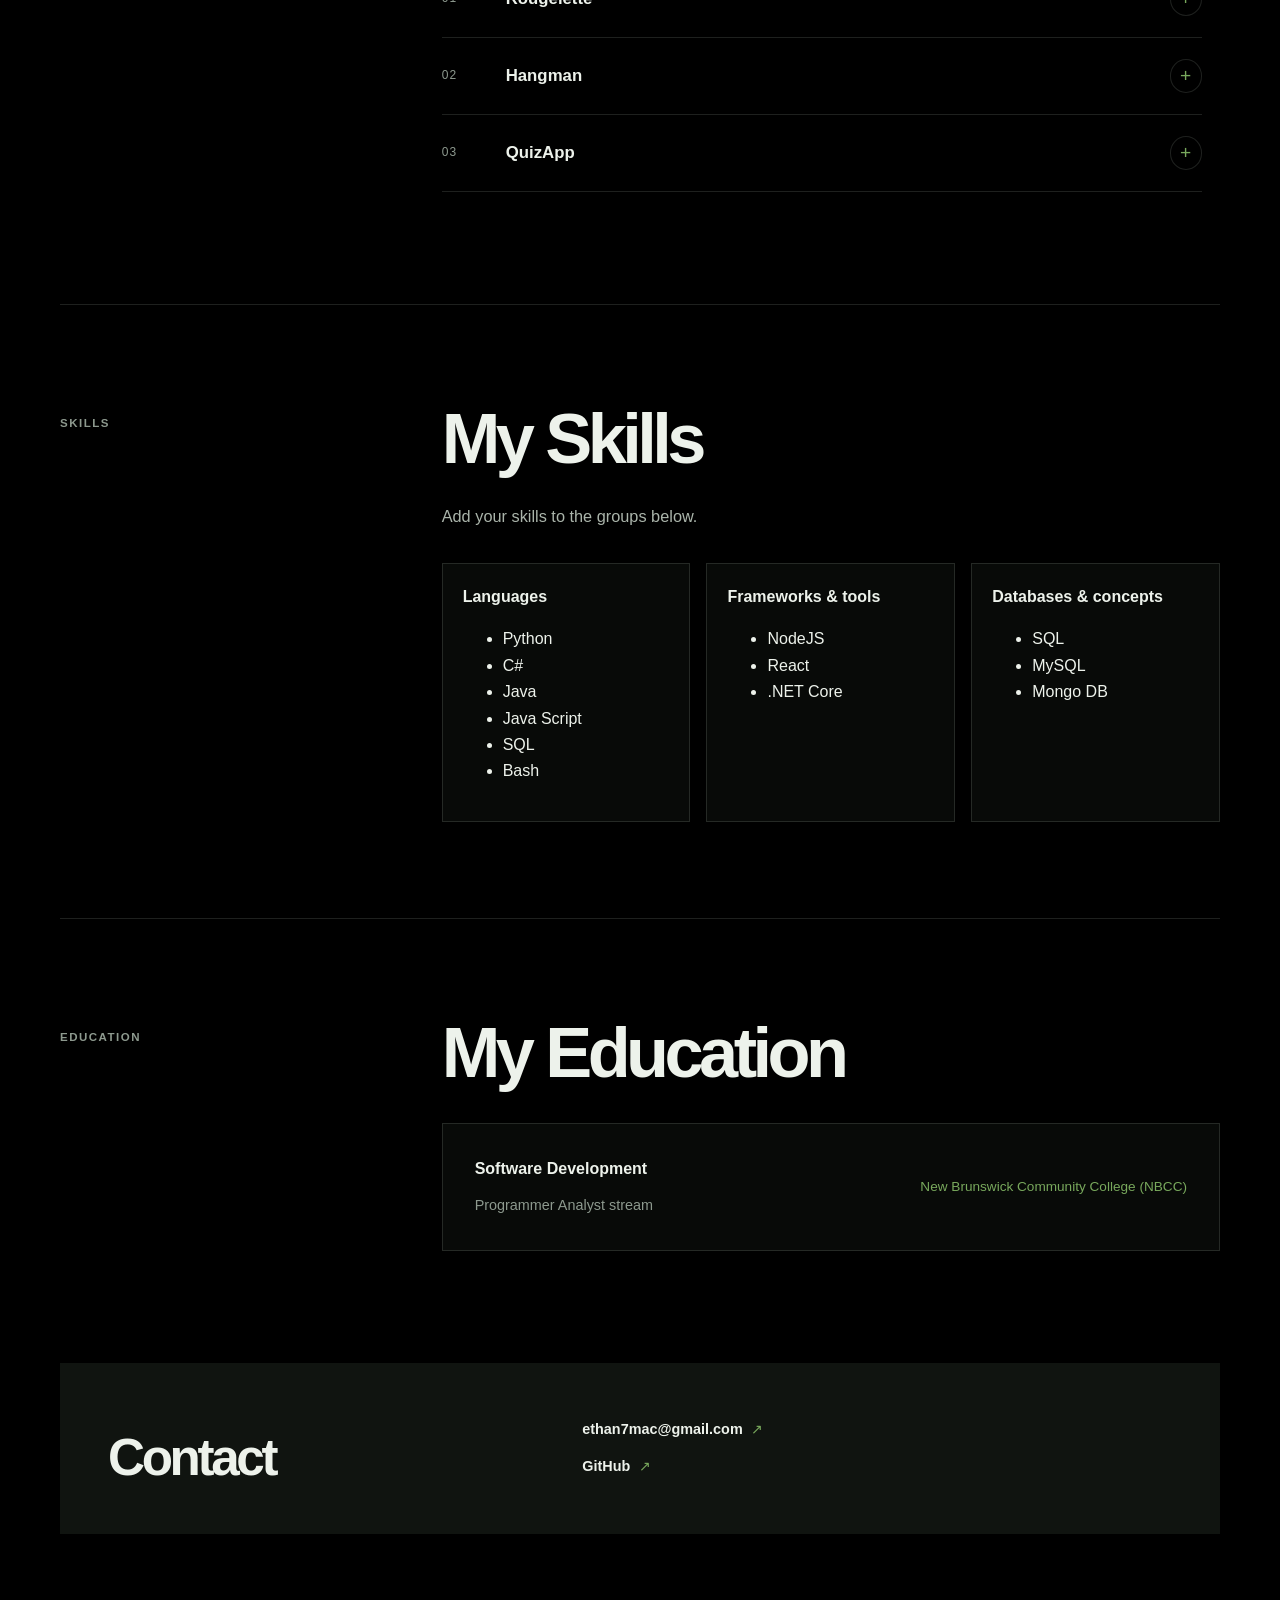
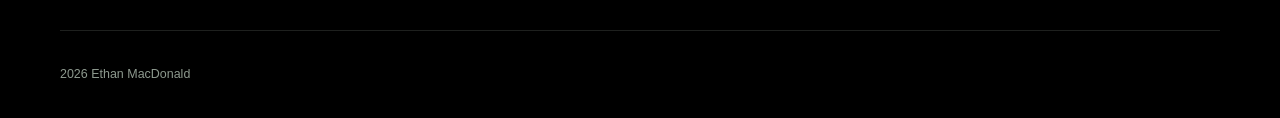
==== commit e8734be3: "timemachine removed temporarily" ====
--- a/index.html
+++ b/index.html
@@ -269,13 +269,13 @@
     <footer class="wrap">
         <span>2026 Ethan MacDonald</span>
     </footer>
-    <aside class="time-machine" aria-label="Portfolio version navigation">
+    <!--<aside class="time-machine" aria-label="Portfolio version navigation">
         <span class="time-machine-title">Time Machine</span>
         <div class="time-machine-controls">
             <button type="button" data-time-machine="previous" aria-label="Previous index">↑</button>
             <span data-time-machine-position aria-live="polite"></span>
             <button type="button" data-time-machine="next" aria-label="Next index">↓</button>
         </div>
-    </aside>
+    </aside>-->
 </body>
 </html>
